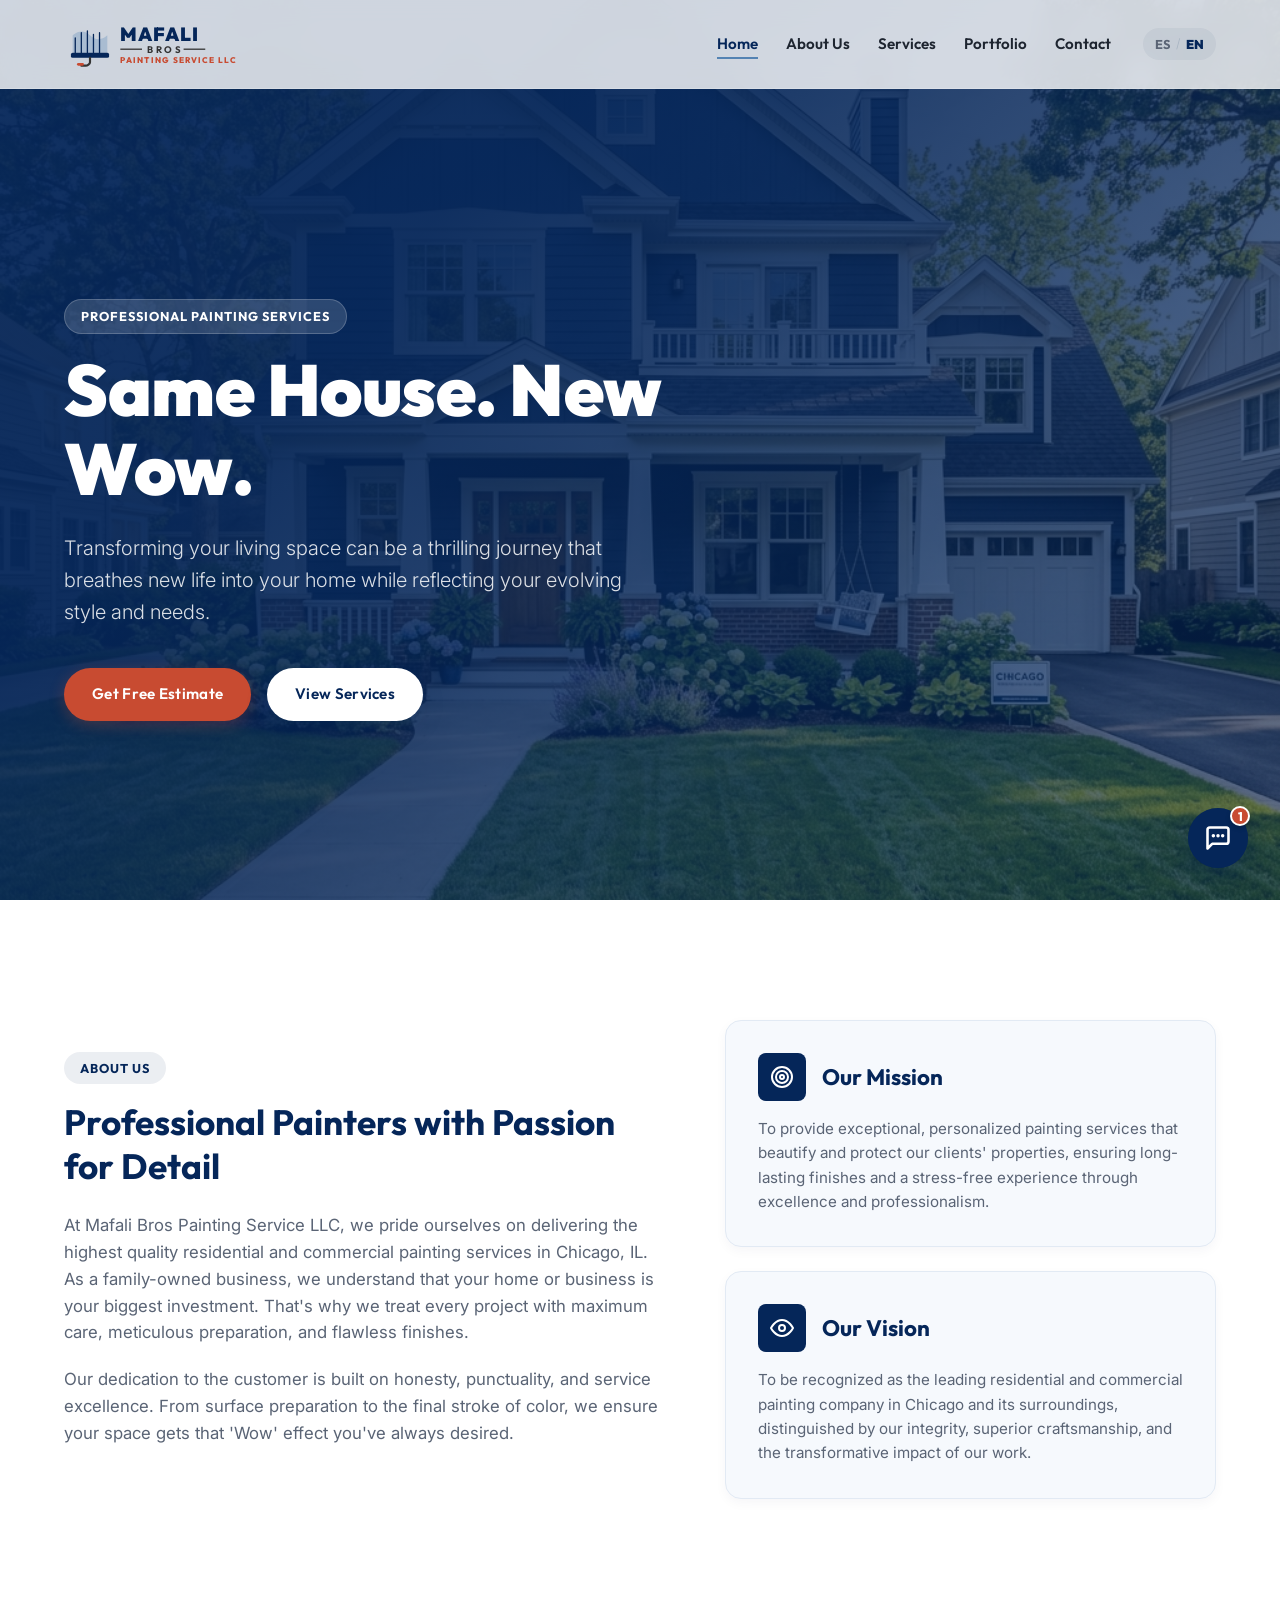
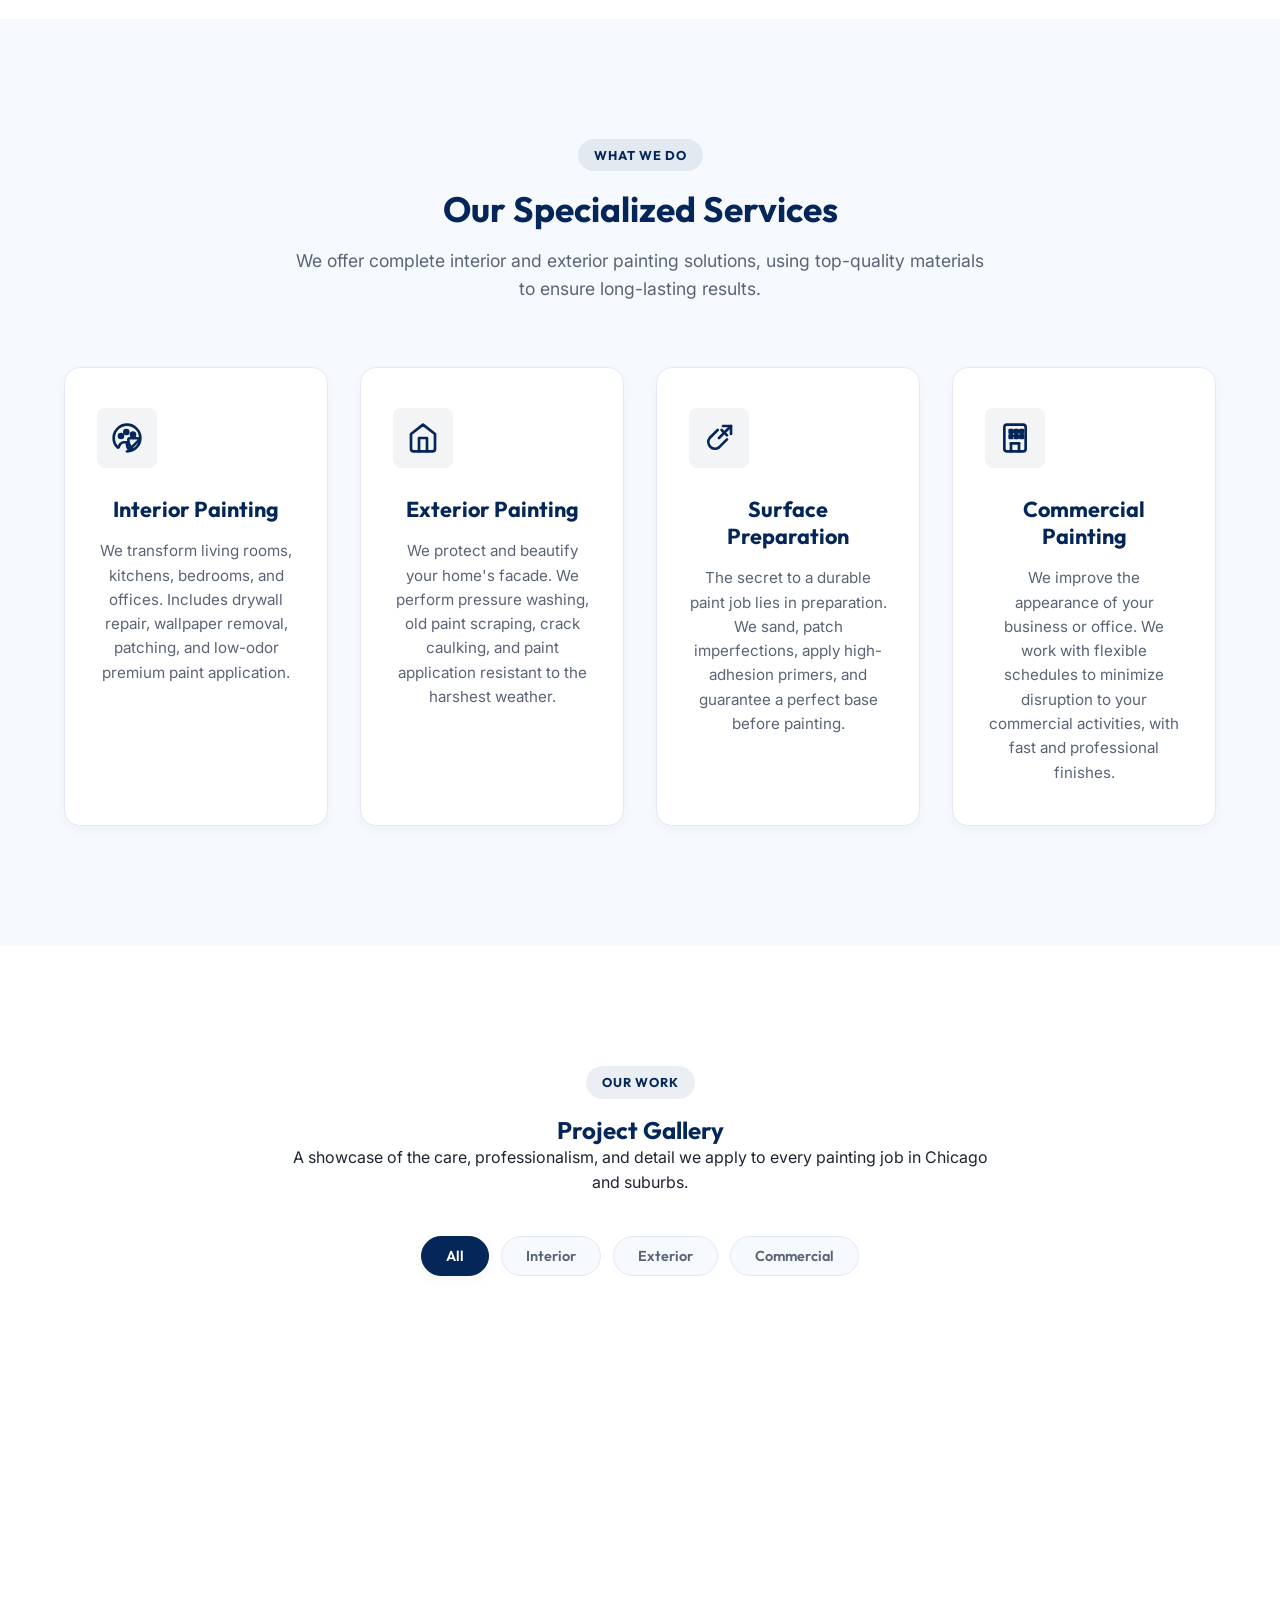
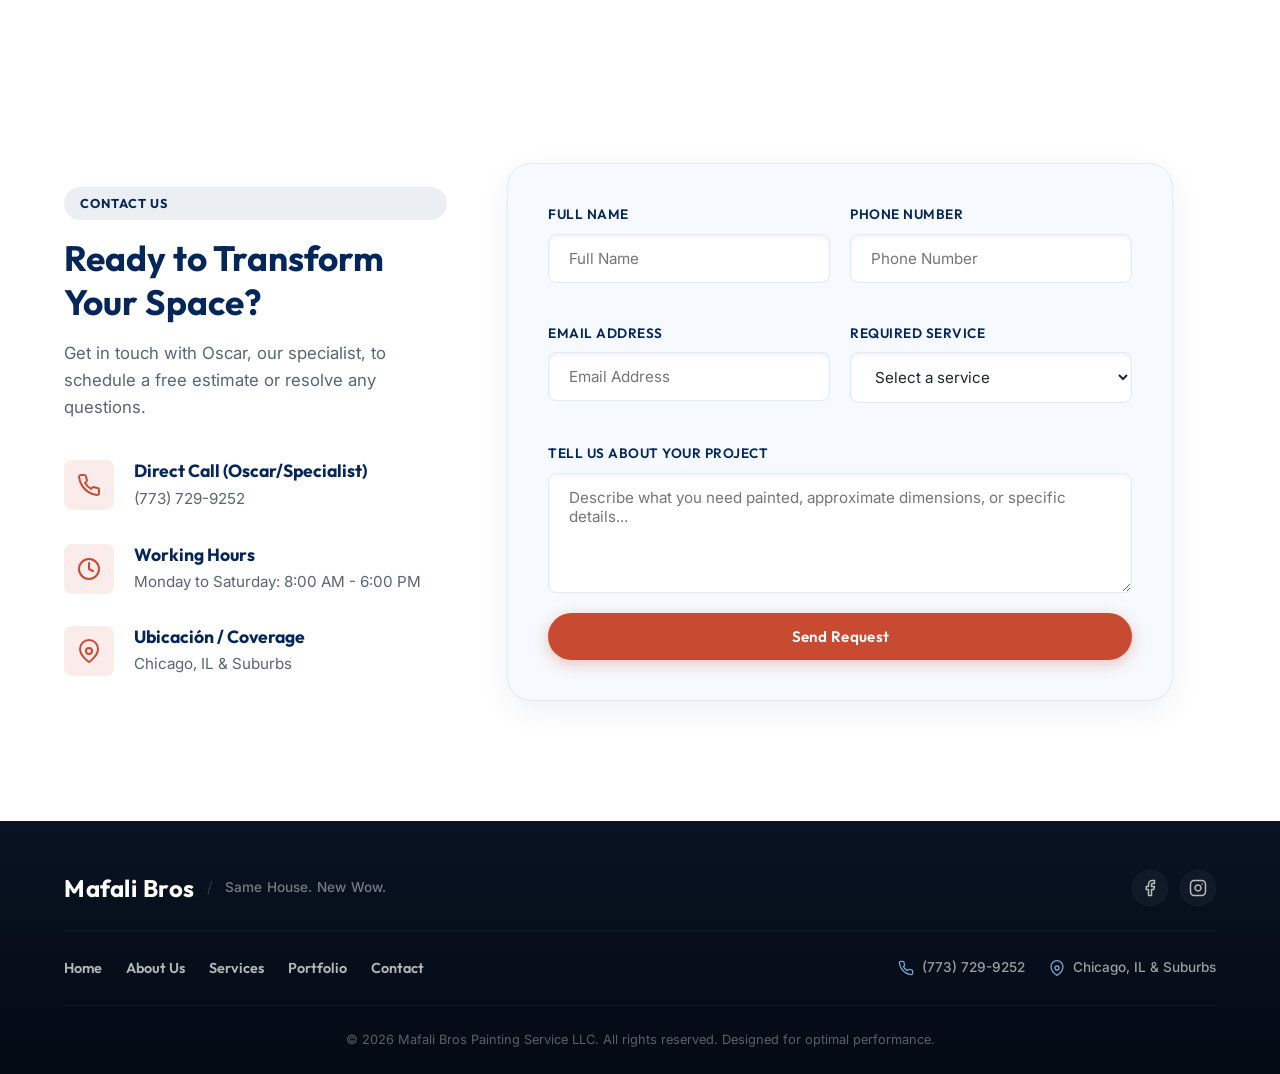
==== index.html @ 184307ae "first commit" ====
<!DOCTYPE html>
<html lang="es">
<head>
  <meta charset="UTF-8">
  <meta name="viewport" content="width=device-width, initial-scale=1.0">
  
  <!-- SEO Meta Tags Básicas (Serán sobreescritas dinámicamente según idioma) -->
  <title>Mafali Bros Painting Service LLC | Pintores Profesionales en Chicago IL</title>
  <meta name="description" content="Transforma tu hogar con los mejores pintores en Chicago, IL. Pintura residencial y comercial de alta calidad. ¡Solicita tu cotización gratuita hoy!">
  <meta name="keywords" content="servicio de pintura chicago, pintores en chicago, pintura residencial chicago, pintura comercial, mafali bros painting, pintores profesionales">
  <meta name="author" content="Mafali Bros Painting Service LLC">
  <link rel="canonical" href="https://www.mafalibrospaintingservice.com/">
  
  <!-- Etiquetas de Idiomas Alternativas (hreflang) para Google SEO -->
  <link rel="alternate" hreflang="es" href="https://www.mafalibrospaintingservice.com/?lang=es">
  <link rel="alternate" hreflang="en" href="https://www.mafalibrospaintingservice.com/?lang=en">
  <link rel="alternate" hreflang="x-default" href="https://www.mafalibrospaintingservice.com/">

  <!-- Open Graph / Meta Tags de Redes Sociales (Facebook, Instagram, LinkedIn) -->
  <meta property="og:type" content="website">
  <meta property="og:url" content="https://www.mafalibrospaintingservice.com/">
  <meta property="og:title" content="Mafali Bros Painting Service LLC | Professional Painters">
  <meta property="og:description" content="Same House. New Wow. High-quality residential and commercial painting services in Chicago, IL. Request your free estimate today!">
  <meta property="og:image" content="assets/hero_painting.png">

  <!-- Twitter Meta Tags -->
  <meta property="twitter:card" content="summary_large_image">
  <meta property="twitter:url" content="https://www.mafalibrospaintingservice.com/">
  <meta property="twitter:title" content="Mafali Bros Painting Service LLC">
  <meta property="twitter:description" content="Same House. New Wow. High-quality residential and commercial painting in Chicago.">
  <meta property="twitter:image" content="assets/hero_painting.png">

  <!-- Precarga de Tipografías para Optimizar Rendimiento (PageSpeed SEO) -->
  <link rel="preconnect" href="https://fonts.googleapis.com">
  <link rel="preconnect" href="https://fonts.gstatic.com" crossorigin>

  <!-- Vinculación del CSS Unificado -->
  <link rel="stylesheet" href="styles.css">

  <!-- Datos Estructurados Schema.org JSON-LD (Impulso Masivo al SEO Local) -->
  <script type="application/ld+json">
    {
      "@context": "https://schema.org",
      "@type": "PaintingService",
      "name": "Mafali Bros Painting Service LLC",
      "image": "https://www.mafalibrospaintingservice.com/assets/hero_painting.png",
      "@id": "https://www.mafalibrospaintingservice.com/#painting-service",
      "url": "https://www.mafalibrospaintingservice.com/",
      "telephone": "+17737299252",
      "priceRange": "$$",
      "address": {
        "@type": "PostalAddress",
        "addressLocality": "Chicago",
        "addressRegion": "IL",
        "addressCountry": "US"
      },
      "geo": {
        "@type": "GeoCoordinates",
        "latitude": "41.8781",
        "longitude": "-87.6298"
      },
      "openingHoursSpecification": {
        "@type": "OpeningHoursSpecification",
        "dayOfWeek": [
          "Monday",
          "Tuesday",
          "Wednesday",
          "Thursday",
          "Friday",
          "Saturday"
        ],
        "opens": "08:00",
        "closes": "18:00"
      },
      "areaServed": [
        {
          "@type": "AdministrativeArea",
          "name": "Chicago"
        },
        {
          "@type": "AdministrativeArea",
          "name": "Chicago Suburbs"
        }
      ],
      "sameAs": [
        "https://www.facebook.com/mafalibrospainting",
        "https://www.instagram.com/mafalibrospainting"
      ]
    }
  </script>
</head>
<body>

  <!-- Contenedor / Placeholder de la Navbar (Cargado Modularmente) -->
  <header id="navbar-placeholder" class="navbar-placeholder-div"></header>

  <!-- Contenido Principal Semántico -->
  <main>
    
    <!-- Hero Section (Impacto Visual Premium) -->
    <section id="home" class="hero-section">
      <!-- Fondo y Overlay -->
      <div class="hero-bg">
        <img src="assets/hero_painting.png" alt="Mafali Bros Professional House Painting" width="1920" height="1080">
      </div>
      <div class="hero-overlay"></div>
      
      <div class="container">
        <div class="hero-content-wrapper">
          <span class="badge hero-badge" data-i18n="hero.badge">Servicios de Pintura Profesional</span>
          <h1 class="hero-title" data-i18n="hero.title">Misma Casa. Nuevo Wow.</h1>
          <p class="hero-subtitle" data-i18n="hero.subtitle">
            Transformar tu espacio vital puede ser un viaje emocionante que le dé una nueva vida a tu hogar mientras refleja tu estilo y necesidades en constante evolución.
          </p>
          <div class="hero-actions">
            <a href="#contacto" class="btn btn-primary" data-i18n="hero.cta_primary">Obtener Cotización Gratis</a>
            <a href="#servicios" class="btn btn-light" data-i18n="hero.cta_secondary">Ver Servicios</a>
          </div>
        </div>
      </div>
    </section>

    <!-- Sección Nosotros (Historia, Misión y Visión) -->
    <section id="nosotros" class="about-section section-padding reveal">
      <div class="container">
        <div class="about-grid">
          <!-- Textos e Introducción -->
          <div class="about-text">
            <span class="badge" data-i18n="about.badge">Sobre Nosotros</span>
            <h2 data-i18n="about.title">Pintores Profesionales con Pasión por el Detalle</h2>
            <p class="about-desc" data-i18n="about.description_1">
              En Mafali Bros Painting Service LLC, nos enorgullece ofrecer servicios de pintura residencial y comercial de la más alta calidad en Chicago, IL. Como empresa familiar, entendemos que tu hogar o negocio es tu mayor inversión. Por eso, tratamos cada proyecto con el máximo cuidado, preparación meticulosa y acabados impecables.
            </p>
            <p class="about-desc" data-i18n="about.description_2">
              Nuestra dedicación al cliente se basa en la honestidad, puntualidad y excelencia en el servicio. Desde la preparación de superficies hasta el último toque de color, logramos que tu espacio tenga ese efecto 'Wow' que siempre has deseado.
            </p>
          </div>

          <!-- Misión y Visión (Tarjetas Flotantes) -->
          <div class="mv-container">
            <!-- Tarjeta Misión -->
            <div class="mv-card reveal">
              <div class="mv-header">
                <div class="mv-icon-box">
                  <svg class="mv-icon-svg" viewBox="0 0 24 24" width="24" height="24" fill="none" stroke="currentColor" stroke-width="2" stroke-linecap="round" stroke-linejoin="round">
                    <circle cx="12" cy="12" r="10"/><circle cx="12" cy="12" r="6"/><circle cx="12" cy="12" r="2"/>
                  </svg>
                </div>
                <h3 data-i18n="about.mision_title">Nuestra Misión</h3>
              </div>
              <p data-i18n="about.mision_desc">
                Proporcionar servicios de pintura excepcionales y personalizados que embellezcan y protejan las propiedades de nuestros clientes, garantizando acabados duraderos y una experiencia sin estrés a través de la excelencia y el profesionalismo.
              </p>
            </div>

            <!-- Tarjeta Visión -->
            <div class="mv-card reveal">
              <div class="mv-header">
                <div class="mv-icon-box">
                  <svg class="mv-icon-svg" viewBox="0 0 24 24" width="24" height="24" fill="none" stroke="currentColor" stroke-width="2" stroke-linecap="round" stroke-linejoin="round">
                    <path d="M1 12s4-8 11-8 11 8 11 8-4 8-11 8-11-8-11-8z"/><circle cx="12" cy="12" r="3"/>
                  </svg>
                </div>
                <h3 data-i18n="about.vision_title">Nuestra Visión</h3>
              </div>
              <p data-i18n="about.vision_desc">
                Ser reconocidos como la empresa de pintura residencial y comercial de referencia en Chicago y sus alrededores, destacando por nuestra integridad, calidad artesanal superior y el impacto transformador de nuestro trabajo.
              </p>
            </div>
          </div>
        </div>
      </div>
    </section>

    <!-- Sección Servicios (Grid de Componentes Reutilizables) -->
    <section id="servicios" class="services-section section-padding">
      <div class="container text-center">
        <div class="services-header reveal">
          <span class="badge" data-i18n="services.badge">Qué Hacemos</span>
          <h2 data-i18n="services.title">Nuestros Servicios Especializados</h2>
          <p data-i18n="services.subtitle">
            Ofrecemos soluciones completas de pintura para interiores y exteriores, utilizando materiales de primera calidad para garantizar resultados duraderos.
          </p>
        </div>
        
        <!-- Contenedor donde se inyectan las tarjetas de servicio dinámicamente con JS -->
        <div class="services-grid"></div>
      </div>
    </section>

    <!-- Sección Portafolio (Galería Interactiva con Filtros) -->
    <section id="portafolio" class="portfolio-section section-padding">
      <div class="container text-center">
        <div class="portfolio-header reveal">
          <span class="badge" data-i18n="portfolio.badge">Nuestro Trabajo</span>
          <h2 data-i18n="portfolio.title">Galería de Proyectos</h2>
          <p data-i18n="portfolio.subtitle">
            Una muestra del cuidado, profesionalismo y detalle que aplicamos en cada trabajo de pintura en Chicago y suburbios.
          </p>
        </div>

        <!-- Botones de Filtrado de Categoría -->
        <div class="portfolio-filters reveal" id="portfolio-filters">
          <button class="filter-btn active" data-filter="all" data-i18n="portfolio.categories.all">Todos</button>
          <button class="filter-btn" data-filter="interior" data-i18n="portfolio.categories.interior">Interiores</button>
          <button class="filter-btn" data-filter="exterior" data-i18n="portfolio.categories.exterior">Exteriores</button>
          <button class="filter-btn" data-filter="commercial" data-i18n="portfolio.categories.commercial">Comerciales</button>
        </div>

        <!-- Contenedor de la Galería -->
        <div class="portfolio-grid" id="portfolio-grid">
          <!-- Tarjetas del portafolio inyectadas por JS -->
        </div>
      </div>
    </section>

    <!-- Sección Contacto y Formulario -->
    <section id="contacto" class="contact-section section-padding reveal">
      <div class="container">
        <div class="contact-grid">
          
          <!-- Datos e Información de Contacto -->
          <div class="contact-info-panel">
            <span class="badge" data-i18n="contact.badge">Contacto</span>
            <h2 data-i18n="contact.title">¿Listo para Transformar tu Espacio?</h2>
            <p class="subtitle" data-i18n="contact.subtitle">
              Ponte en contacto con Oscar, nuestro especialista, para agendar una cotización sin compromiso o resolver cualquier duda.
            </p>
            
            <ul class="contact-detail-list">
              <!-- Teléfono -->
              <li class="contact-detail-item reveal">
                <div class="contact-detail-icon">
                  <svg viewBox="0 0 24 24" width="24" height="24" fill="none" stroke="currentColor" stroke-width="2" stroke-linecap="round" stroke-linejoin="round">
                    <path d="M22 16.92v3a2 2 0 0 1-2.18 2 19.79 19.79 0 0 1-8.63-3.07 19.5 19.5 0 0 1-6-6 19.79 19.79 0 0 1-3.07-8.67A2 2 0 0 1 4.11 2h3a2 2 0 0 1 2 1.72 12.84 12.84 0 0 0 .7 2.81 2 2 0 0 1-.45 2.11L8.09 9.91a16 16 0 0 0 6 6l1.27-1.27a2 2 0 0 1 2.11-.45 12.84 12.84 0 0 0 2.81.7A2 2 0 0 1 22 16.92z"/>
                  </svg>
                </div>
                <div class="contact-detail-text">
                  <h4 data-i18n="contact.phone_label">Llamada Directa (Oscar/Especialista)</h4>
                  <a href="tel:7737299252" class="contact-value" data-i18n="contact.phone_value">(773) 729-9252</a>
                </div>
              </li>
              
              <!-- Horario -->
              <li class="contact-detail-item reveal">
                <div class="contact-detail-icon">
                  <svg viewBox="0 0 24 24" width="24" height="24" fill="none" stroke="currentColor" stroke-width="2" stroke-linecap="round" stroke-linejoin="round">
                    <circle cx="12" cy="12" r="10"/><polyline points="12 6 12 12 16 14"/>
                  </svg>
                </div>
                <div class="contact-detail-text">
                  <h4 data-i18n="contact.schedule_label">Horario de Atención</h4>
                  <p class="contact-value" data-i18n="contact.schedule_value">Lunes a Sábado: 8:00 AM - 6:00 PM</p>
                </div>
              </li>

              <!-- Cobertura -->
              <li class="contact-detail-item reveal">
                <div class="contact-detail-icon">
                  <svg viewBox="0 0 24 24" width="24" height="24" fill="none" stroke="currentColor" stroke-width="2" stroke-linecap="round" stroke-linejoin="round">
                    <path d="M21 10c0 7-9 13-9 13s-9-6-9-13a9 9 0 0 1 18 0z"/><circle cx="12" cy="12" r="3"/>
                  </svg>
                </div>
                <div class="contact-detail-text">
                  <h4>Ubicación / Coverage</h4>
                  <p class="contact-value">Chicago, IL & Suburbs</p>
                </div>
              </li>
            </ul>
          </div>

          <!-- Formulario de Contacto Interactivo -->
          <div class="contact-form-card">
            <form id="contact-form" autocomplete="on">
              <div class="form-group-grid">
                <!-- Nombre -->
                <div class="form-group">
                  <label for="name" data-i18n="contact.form_name">Nombre Completo</label>
                  <input type="text" id="name" name="name" required data-i18n-placeholder="contact.form_name">
                </div>
                <!-- Teléfono -->
                <div class="form-group">
                  <label for="phone" data-i18n="contact.form_phone">Teléfono</label>
                  <input type="tel" id="phone" name="phone" required data-i18n-placeholder="contact.form_phone">
                </div>
              </div>

              <div class="form-group-grid">
                <!-- Correo -->
                <div class="form-group">
                  <label for="email" data-i18n="contact.form_email">Correo Electrónico</label>
                  <input type="email" id="email" name="email" required data-i18n-placeholder="contact.form_email">
                </div>
                <!-- Servicio -->
                <div class="form-group">
                  <label for="service" data-i18n="contact.form_service">Servicio Requerido</label>
                  <select id="service" name="service" required data-i18n-select="contact.form_service_options">
                    <option value="" disabled selected data-i18n-opt-placeholder="contact.form_service_placeholder">Selecciona un servicio</option>
                    <option value="interior">Pintura de Interiores</option>
                    <option value="exterior">Pintura de Exteriores</option>
                    <option value="commercial">Pintura Comercial / Otro</option>
                  </select>
                </div>
              </div>

              <!-- Mensaje -->
              <div class="form-group full-width">
                <label for="message" data-i18n="contact.form_message">Cuéntanos sobre tu proyecto</label>
                <textarea id="message" name="message" required data-i18n-placeholder="contact.form_message_placeholder"></textarea>
              </div>

              <!-- Botón de Envío -->
              <button type="submit" class="btn btn-primary" style="width: 100%;">
                <span data-i18n="contact.form_submit">Enviar Solicitud</span>
              </button>

              <!-- Alerta de Respuesta del Formulario -->
              <div id="form-alert" class="form-alert"></div>
            </form>
          </div>

        </div>
      </div>
    </section>

  </main>

  <!-- Contenedor / Placeholder del Footer (Cargado Modularmente) -->
  <footer id="footer-placeholder"></footer>

  <!-- Contenedor del Chatbot de WhatsApp Modular -->
  <div id="whatsapp-placeholder"></div>

  <!-- Template Reutilizable para Tarjetas de Servicio -->
  <template id="service-card-template">
    <div class="service-card reveal">
      <div class="service-icon-wrapper">
        <!-- Icono SVG inyectado con JavaScript -->
      </div>
      <h3 class="service-title"></h3>
      <p class="service-desc"></p>
    </div>
  </template>

  <!-- Visualizador Lightbox Modal Premium -->
  <div id="lightbox-modal" class="lightbox-modal" aria-hidden="true">
    <button class="lightbox-close" id="lightbox-close" aria-label="Cerrar visor">✕</button>
    <button class="lightbox-prev" id="lightbox-prev" aria-label="Imagen anterior">‹</button>
    <div class="lightbox-content-wrapper">
      <img class="lightbox-img" id="lightbox-img" src="" alt="Portfolio preview">
      <div class="lightbox-caption">
        <h4 id="lightbox-title"></h4>
        <p id="lightbox-desc"></p>
      </div>
    </div>
    <button class="lightbox-next" id="lightbox-next" aria-label="Siguiente imagen">›</button>
  </div>

  <!-- Template Reutilizable para Tarjetas de Portafolio -->
  <template id="portfolio-card-template">
    <div class="portfolio-item reveal" data-category="">
      <div class="portfolio-img-wrapper">
        <img class="portfolio-img" src="" alt="" loading="lazy" width="400" height="300">
        <!-- Overlay de Información en Hover -->
        <div class="portfolio-overlay-info">
          <span class="portfolio-item-category"></span>
          <h3 class="portfolio-item-title"></h3>
          <span class="portfolio-zoom-icon">🔍</span>
        </div>
      </div>
    </div>
  </template>

  <!-- Lógica y Controladores -->
  <script src="js/components-loader.js"></script>
  <script src="js/app.js"></script>
</body>
</html>
---- styles.css ----
/* ==========================================================================
   Mafali Bros Painting Service LLC - Estilos Premium
   ========================================================================== */

/* Importación de Fuentes Premium de Google Fonts */
@import url('https://fonts.googleapis.com/css2?family=Inter:wght@300;400;500;600&family=Outfit:wght@400;500;600;700;800;900&display=swap');

/* Variables de Diseño (Design Tokens) */
:root {
  /* Paleta de Colores de la Marca */
  --primary-color: #052659;
  --primary-hover: #021430;
  --primary-rgb: 5, 38, 89;
  --secondary-color: #5483B3;
  --secondary-light: #7DA0CA;
  --accent-color: #C84B31;
  --accent-hover: #A3351F;
  --accent-rgb: 200, 75, 49;
  
  /* Colores de Fondo y Texto */
  --bg-light: #F6F9FD;
  --bg-white: #FFFFFF;
  --bg-dark: #091322;
  --text-dark: #1E2530;
  --text-muted: #5A6475;
  --text-light: #FFFFFF;
  
  /* Bordes y Sombras */
  --border-color: #E2EAF4;
  --border-radius-sm: 8px;
  --border-radius-md: 16px;
  --border-radius-lg: 24px;
  --border-radius-pill: 50px;
  
  --shadow-sm: 0 4px 12px rgba(5, 38, 89, 0.04);
  --shadow-md: 0 10px 30px rgba(5, 38, 89, 0.07);
  --shadow-lg: 0 20px 40px rgba(5, 38, 89, 0.12);
  --shadow-inner: inset 0 2px 4px rgba(0, 0, 0, 0.06);
  
  /* Transiciones y Tipografías */
  --transition-smooth: all 0.35s cubic-bezier(0.25, 1, 0.5, 1);
  --font-headings: 'Outfit', 'Inter', sans-serif;
  --font-body: 'Inter', sans-serif;
}

/* Reset y Estilos Base */
*, *::before, *::after {
  box-sizing: border-box;
  margin: 0;
  padding: 0;
}

html {
  scroll-behavior: smooth;
  font-size: 16px;
  -webkit-text-size-adjust: 100%;
}

body {
  font-family: var(--font-body);
  background-color: var(--bg-white);
  color: var(--text-dark);
  line-height: 1.6;
  overflow-x: hidden;
}

/* Tipografía */
h1, h2, h3, h4, h5, h6 {
  font-family: var(--font-headings);
  font-weight: 700;
  line-height: 1.25;
  color: var(--primary-color);
}

a {
  text-decoration: none;
  color: inherit;
  transition: var(--transition-smooth);
}

img {
  max-width: 100%;
  height: auto;
  display: block;
}

button, input, select, textarea {
  font-family: inherit;
  font-size: inherit;
  border: none;
  background: none;
  outline: none;
}

/* Contenedores y Utilidades */
.container {
  width: 100%;
  max-width: 1200px;
  margin: 0 auto;
  padding: 0 24px;
}

.section-padding {
  padding: 80px 0;
}

@media (min-width: 768px) {
  .section-padding {
    padding: 120px 0;
  }
}

.text-center { text-align: center; }

/* Botones Premium */
.btn {
  display: inline-flex;
  align-items: center;
  justify-content: center;
  gap: 10px;
  padding: 14px 28px;
  font-family: var(--font-headings);
  font-weight: 600;
  border-radius: var(--border-radius-pill);
  cursor: pointer;
  transition: var(--transition-smooth);
  font-size: 0.95rem;
  letter-spacing: 0.3px;
  position: relative;
  overflow: hidden;
  z-index: 1;
}

.btn-primary {
  background-color: var(--accent-color);
  color: var(--text-light);
  box-shadow: 0 4px 15px rgba(var(--accent-rgb), 0.3);
}

.btn-primary:hover {
  background-color: var(--accent-hover);
  box-shadow: 0 6px 20px rgba(var(--accent-rgb), 0.4);
  transform: translateY(-2px);
}

.btn-secondary {
  background-color: transparent;
  color: var(--primary-color);
  border: 2px stroke var(--primary-color);
  border: 2px solid var(--primary-color);
}

.btn-secondary:hover {
  background-color: rgba(var(--primary-rgb), 0.05);
  transform: translateY(-2px);
}

.btn-light {
  background-color: var(--bg-white);
  color: var(--primary-color);
  box-shadow: var(--shadow-md);
}

.btn-light:hover {
  background-color: var(--bg-light);
  transform: translateY(-2px);
  box-shadow: var(--shadow-lg);
}

/* Etiquetas (Badges) */
.badge {
  display: inline-block;
  padding: 6px 16px;
  background-color: rgba(var(--primary-rgb), 0.08);
  color: var(--primary-color);
  font-family: var(--font-headings);
  font-weight: 700;
  font-size: 0.8rem;
  text-transform: uppercase;
  letter-spacing: 1px;
  border-radius: var(--border-radius-pill);
  margin-bottom: 16px;
}

/* ==========================================================================
   Componente: Header & Navbar (Glassmorphic & Responsive)
   ========================================================================== */
header {
  position: fixed;
  top: 0;
  left: 0;
  width: 100%;
  z-index: 1000;
  transition: var(--transition-smooth);
}

.navbar-placeholder-div {
  background-color: rgba(255, 255, 255, 0.8);
  backdrop-filter: blur(12px);
  -webkit-backdrop-filter: blur(12px);
  border-bottom: 1px solid rgba(255, 255, 255, 0.2);
}

header.scrolled {
  background-color: rgba(255, 255, 255, 0.95);
  box-shadow: var(--shadow-sm);
  border-bottom: 1px solid var(--border-color);
}

header.scrolled .nav-container {
  padding-top: 10px;
  padding-bottom: 10px;
}

.nav-container {
  display: flex;
  align-items: center;
  justify-content: space-between;
  padding-top: 18px;
  padding-bottom: 18px;
  transition: var(--transition-smooth);
}

.logo-link {
  display: flex;
  align-items: center;
}

.logo-wrapper {
  height: 52px;
  display: flex;
  align-items: center;
}

.logo-svg {
  height: 100%;
  width: auto;
}

/* Menú de Navegación */
.nav-menu {
  display: flex;
  align-items: center;
  gap: 32px;
}

.nav-list {
  display: flex;
  list-style: none;
  gap: 28px;
}

.nav-link {
  font-family: var(--font-headings);
  font-weight: 600;
  font-size: 0.95rem;
  color: var(--text-dark);
  position: relative;
  padding: 6px 0;
}

.nav-link::after {
  content: '';
  position: absolute;
  bottom: 0;
  left: 0;
  width: 0;
  height: 2px;
  background-color: var(--secondary-color);
  transition: var(--transition-smooth);
}

.nav-link:hover, .nav-link.active {
  color: var(--primary-color);
}

.nav-link:hover::after, .nav-link.active::after {
  width: 100%;
}

/* Selector de Idiomas Premium */
.lang-selector {
  display: flex;
  align-items: center;
  gap: 6px;
  background-color: rgba(var(--primary-rgb), 0.05);
  padding: 6px 12px;
  border-radius: var(--border-radius-pill);
}

.lang-btn {
  font-family: var(--font-headings);
  font-weight: 700;
  font-size: 0.8rem;
  color: var(--text-muted);
  cursor: pointer;
  transition: var(--transition-smooth);
}

.lang-btn:hover {
  color: var(--primary-color);
}

.lang-btn.active {
  color: var(--primary-color);
  font-weight: 900;
}

.lang-separator {
  font-size: 0.8rem;
  color: rgba(var(--primary-rgb), 0.15);
  font-weight: 300;
}

/* Botón Teléfono Navbar */
.phone-icon-svg {
  stroke: var(--text-light);
  transition: var(--transition-smooth);
}

.nav-cta {
  padding: 10px 20px;
  font-size: 0.85rem;
}

/* Botón Hamburguesa */
.nav-toggle {
  display: none;
  flex-direction: column;
  justify-content: space-between;
  width: 30px;
  height: 21px;
  background: transparent;
  cursor: pointer;
  z-index: 1001;
}

.nav-toggle .bar {
  width: 100%;
  height: 3px;
  background-color: var(--primary-color);
  border-radius: 2px;
  transition: var(--transition-smooth);
}

/* Media Query Menú Móvil */
@media (max-width: 1023px) {
  .nav-toggle {
    display: flex;
  }
  
  .nav-menu {
    position: fixed;
    top: 0;
    right: -100%;
    width: 280px;
    height: 100vh;
    background-color: var(--bg-white);
    box-shadow: var(--shadow-lg);
    flex-direction: column;
    align-items: flex-start;
    padding: 100px 32px 40px 32px;
    gap: 32px;
    transition: var(--transition-smooth);
  }
  
  .nav-menu.open {
    right: 0;
  }
  
  .nav-list {
    flex-direction: column;
    width: 100%;
    gap: 20px;
  }
  
  .nav-link {
    font-size: 1.1rem;
    display: block;
    width: 100%;
  }
  
  .lang-selector {
    margin-top: 10px;
  }
  
  .nav-cta {
    width: 100%;
    margin-top: auto;
  }
  
  /* Animación Hamburguesa Abierta */
  .nav-toggle.open .bar:nth-child(1) {
    transform: translateY(9px) rotate(45deg);
  }
  
  .nav-toggle.open .bar:nth-child(2) {
    opacity: 0;
  }
  
  .nav-toggle.open .bar:nth-child(3) {
    transform: translateY(-9px) rotate(-45deg);
  }
}

/* ==========================================================================
   Sección: Hero (Impactante y Premium)
   ========================================================================== */
.hero-section {
  position: relative;
  min-height: 100vh;
  display: flex;
  align-items: center;
  padding-top: 120px;
  background-color: var(--primary-color);
  overflow: hidden;
}

/* Imagen de Fondo con Overlay */
.hero-bg {
  position: absolute;
  top: 0;
  left: 0;
  width: 100%;
  height: 100%;
  z-index: 1;
}

.hero-bg img {
  width: 100%;
  height: 100%;
  object-fit: cover;
  object-position: center;
}

.hero-overlay {
  position: absolute;
  top: 0;
  left: 0;
  width: 100%;
  height: 100%;
  background: linear-gradient(135deg, rgba(5, 38, 89, 0.95) 30%, rgba(5, 38, 89, 0.6) 100%);
  z-index: 2;
}

.hero-content-wrapper {
  position: relative;
  z-index: 3;
  color: var(--text-light);
  max-width: 700px;
}

.hero-badge {
  background-color: rgba(255, 255, 255, 0.15);
  color: var(--text-light);
  border: 1px solid rgba(255, 255, 255, 0.2);
}

.hero-title {
  font-size: 3rem;
  font-weight: 900;
  color: var(--text-light);
  margin-bottom: 24px;
  letter-spacing: -0.5px;
}

@media (min-width: 768px) {
  .hero-title {
    font-size: 4.5rem;
    line-height: 1.1;
  }
}

.hero-subtitle {
  font-size: 1.1rem;
  color: rgba(255, 255, 255, 0.85);
  margin-bottom: 40px;
  font-weight: 300;
  max-width: 600px;
}

@media (min-width: 768px) {
  .hero-subtitle {
    font-size: 1.25rem;
  }
}

.hero-actions {
  display: flex;
  flex-wrap: wrap;
  gap: 16px;
}

/* ==========================================================================
   Sección: Nosotros (Misión y Visión con Tarjetas)
   ========================================================================== */
.about-section {
  background-color: var(--bg-white);
  position: relative;
}

.about-grid {
  display: grid;
  grid-template-columns: 1fr;
  gap: 60px;
  align-items: center;
}

@media (min-width: 1024px) {
  .about-grid {
    grid-template-columns: 1.1fr 0.9fr;
  }
}

.about-text h2 {
  font-size: 2.2rem;
  margin-bottom: 24px;
}

.about-desc {
  color: var(--text-muted);
  margin-bottom: 20px;
  font-size: 1.05rem;
}

/* Tarjetas de Misión y Visión */
.mv-container {
  display: flex;
  flex-direction: column;
  gap: 24px;
}

.mv-card {
  background-color: var(--bg-light);
  padding: 32px;
  border-radius: var(--border-radius-md);
  border: 1px solid var(--border-color);
  transition: var(--transition-smooth);
  box-shadow: var(--shadow-sm);
}

.mv-card:hover {
  transform: translateY(-5px);
  box-shadow: var(--shadow-md);
  border-color: var(--secondary-light);
}

.mv-header {
  display: flex;
  align-items: center;
  gap: 16px;
  margin-bottom: 16px;
}

.mv-icon-box {
  width: 48px;
  height: 48px;
  background-color: var(--primary-color);
  color: var(--text-light);
  border-radius: var(--border-radius-sm);
  display: flex;
  align-items: center;
  justify-content: center;
}

.mv-icon-svg {
  stroke: var(--text-light);
}

.mv-card h3 {
  font-size: 1.4rem;
  color: var(--primary-color);
}

.mv-card p {
  color: var(--text-muted);
  font-size: 0.95rem;
}

/* ==========================================================================
   Sección: Servicios (Renderizado Dinámico & Grid)
   ========================================================================== */
.services-section {
  background-color: var(--bg-light);
}

.services-header {
  max-width: 700px;
  margin: 0 auto 64px auto;
}

.services-header h2 {
  font-size: 2.2rem;
  margin-bottom: 16px;
}

.services-header p {
  color: var(--text-muted);
  font-size: 1.1rem;
}

.services-grid {
  display: grid;
  grid-template-columns: 1fr;
  gap: 32px;
}

@media (min-width: 768px) {
  .services-grid {
    grid-template-columns: repeat(2, 1fr);
  }
}

@media (min-width: 1024px) {
  .services-grid {
    grid-template-columns: repeat(4, 1fr);
  }
}

/* Tarjetas de Servicio Reutilizables */
.service-card {
  background-color: var(--bg-white);
  padding: 40px 32px;
  border-radius: var(--border-radius-md);
  border: 1px solid var(--border-color);
  box-shadow: var(--shadow-sm);
  transition: var(--transition-smooth);
  display: flex;
  flex-direction: column;
  height: 100%;
}

.service-card:hover {
  transform: translateY(-8px);
  box-shadow: var(--shadow-lg);
  border-color: rgba(var(--primary-rgb), 0.15);
}

.service-icon-wrapper {
  width: 60px;
  height: 60px;
  background-color: rgba(var(--primary-rgb), 0.05);
  color: var(--primary-color);
  border-radius: var(--border-radius-sm);
  display: flex;
  align-items: center;
  justify-content: center;
  margin-bottom: 28px;
  transition: var(--transition-smooth);
}

.service-card:hover .service-icon-wrapper {
  background-color: var(--primary-color);
  color: var(--text-light);
}

.service-icon-svg {
  stroke: currentColor;
}

.service-card h3 {
  font-size: 1.35rem;
  margin-bottom: 16px;
}

.service-card p {
  color: var(--text-muted);
  font-size: 0.95rem;
  flex-grow: 1;
}

/* ==========================================================================
   Sección: Contacto (Formulario Premium e Info de Contacto)
   ========================================================================== */
.contact-section {
  background-color: var(--bg-white);
}

.contact-grid {
  display: grid;
  grid-template-columns: 1fr;
  gap: 60px;
}

@media (min-width: 1024px) {
  .contact-grid {
    grid-template-columns: 0.9fr 1.1fr;
  }
}

/* Info de Contacto Lateral */
.contact-info-panel {
  display: flex;
  flex-direction: column;
  justify-content: center;
}

.contact-info-panel h2 {
  font-size: 2.2rem;
  margin-bottom: 16px;
}

.contact-info-panel .subtitle {
  color: var(--text-muted);
  font-size: 1.05rem;
  margin-bottom: 40px;
}

.contact-detail-list {
  list-style: none;
  display: flex;
  flex-direction: column;
  gap: 32px;
}

.contact-detail-item {
  display: flex;
  align-items: flex-start;
  gap: 20px;
}

.contact-detail-icon {
  width: 50px;
  height: 50px;
  background-color: rgba(var(--accent-rgb), 0.1);
  color: var(--accent-color);
  border-radius: var(--border-radius-sm);
  display: flex;
  align-items: center;
  justify-content: center;
  flex-shrink: 0;
}

.contact-detail-text h4 {
  font-size: 1.1rem;
  margin-bottom: 4px;
}

.contact-detail-text p, .contact-detail-text a {
  color: var(--text-muted);
  font-size: 0.95rem;
}

.contact-detail-text a:hover {
  color: var(--accent-color);
}

/* Tarjeta del Formulario */
.contact-form-card {
  background-color: var(--bg-light);
  padding: 40px;
  border-radius: var(--border-radius-lg);
  border: 1px solid var(--border-color);
  box-shadow: var(--shadow-md);
}

@media (max-width: 480px) {
  .contact-form-card {
    padding: 24px;
  }
}

.form-group-grid {
  display: grid;
  grid-template-columns: 1fr;
  gap: 20px;
  margin-bottom: 20px;
}

@media (min-width: 768px) {
  .form-group-grid {
    grid-template-columns: repeat(2, 1fr);
  }
}

.form-group {
  display: flex;
  flex-direction: column;
  gap: 8px;
  margin-bottom: 20px;
}

.form-group.full-width {
  grid-column: span 1;
}

@media (min-width: 768px) {
  .form-group.full-width {
    grid-column: span 2;
  }
}

.form-group label {
  font-family: var(--font-headings);
  font-weight: 600;
  font-size: 0.85rem;
  text-transform: uppercase;
  letter-spacing: 0.5px;
  color: var(--primary-color);
}

.form-group input, .form-group select, .form-group textarea {
  background-color: var(--bg-white);
  border: 1px solid var(--border-color);
  padding: 14px 20px;
  border-radius: var(--border-radius-sm);
  color: var(--text-dark);
  font-size: 0.95rem;
  transition: var(--transition-smooth);
  box-shadow: var(--shadow-inner);
}

.form-group input:focus, .form-group select:focus, .form-group textarea:focus {
  border-color: var(--secondary-color);
  box-shadow: 0 0 0 4px rgba(84, 131, 179, 0.15);
}

.form-group select {
  cursor: pointer;
}

.form-group textarea {
  resize: vertical;
  min-height: 120px;
}

/* Alertas de Envío */
.form-alert {
  padding: 16px 20px;
  border-radius: var(--border-radius-sm);
  font-size: 0.95rem;
  font-weight: 500;
  margin-top: 20px;
  display: none;
  animation: fadeIn 0.4s ease-out;
}

.form-alert.success {
  display: block;
  background-color: #D4EDDA;
  color: #155724;
  border: 1px solid #C3E6CB;
}

.form-alert.error {
  display: block;
  background-color: #F8D7DA;
  color: #721C24;
  border: 1px solid #F5C6CB;
}

/* ==========================================================================
   Componente: Footer (Compacto y con Personalidad)
   ========================================================================== */
footer {
  background: linear-gradient(180deg, #091322 0%, #030a14 100%);
  color: rgba(255, 255, 255, 0.65);
  padding: 48px 0 24px 0;
  border-top: 1px solid rgba(255, 255, 255, 0.05);
}

/* Fila Superior: Marca y Redes */
.footer-top-row {
  display: flex;
  flex-direction: column;
  justify-content: space-between;
  align-items: center;
  gap: 20px;
  padding-bottom: 24px;
}

@media (min-width: 768px) {
  .footer-top-row {
    flex-direction: row;
    gap: 0;
  }
}

.footer-brand-box {
  display: flex;
  align-items: center;
  gap: 12px;
}

.footer-brand-title {
  font-size: 1.5rem;
  color: var(--text-light);
  margin-bottom: 0;
  letter-spacing: 0.5px;
}

.footer-brand-separator {
  color: rgba(255, 255, 255, 0.2);
  font-weight: 300;
}

.footer-brand-slogan {
  font-size: 0.85rem;
  color: rgba(255, 255, 255, 0.45);
  font-weight: 500;
  letter-spacing: 0.2px;
}

.footer-socials {
  display: flex;
  gap: 12px;
}

.social-link-item {
  width: 36px;
  height: 36px;
  border-radius: var(--border-radius-pill);
  background-color: rgba(255, 255, 255, 0.04);
  color: rgba(255, 255, 255, 0.7);
  display: flex;
  align-items: center;
  justify-content: center;
  transition: var(--transition-smooth);
  border: 1px solid rgba(255, 255, 255, 0.02);
}

.social-link-item:hover {
  background-color: var(--accent-color);
  color: var(--text-light);
  transform: translateY(-2px);
  box-shadow: 0 4px 10px rgba(var(--accent-rgb), 0.2);
}

/* Fila Central: Enlaces y Contacto */
.footer-middle-row {
  display: flex;
  flex-direction: column;
  justify-content: space-between;
  align-items: center;
  gap: 20px;
  padding: 24px 0;
  border-top: 1px solid rgba(255, 255, 255, 0.05);
  border-bottom: 1px solid rgba(255, 255, 255, 0.05);
}

@media (min-width: 768px) {
  .footer-middle-row {
    flex-direction: row;
    gap: 0;
  }
}

/* Navegación Footer */
.footer-nav-list {
  list-style: none;
  display: flex;
  gap: 24px;
  flex-wrap: wrap;
  justify-content: center;
}

.footer-nav-list a {
  font-size: 0.9rem;
  font-family: var(--font-headings);
  font-weight: 600;
  color: rgba(255, 255, 255, 0.7);
}

.footer-nav-list a:hover {
  color: var(--text-light);
}

/* Contacto Rápido Compacto */
.footer-contact-compact {
  display: flex;
  gap: 24px;
  flex-wrap: wrap;
  justify-content: center;
}

.contact-compact-link, .contact-compact-text {
  display: flex;
  align-items: center;
  gap: 8px;
  font-size: 0.85rem;
  font-weight: 500;
  color: rgba(255, 255, 255, 0.6);
}

.contact-compact-link:hover {
  color: var(--text-light);
}

.contact-compact-icon {
  stroke: var(--secondary-light);
  flex-shrink: 0;
}

/* Fila Inferior: Copyright */
.footer-bottom-row {
  padding-top: 24px;
  text-align: center;
  font-size: 0.8rem;
  color: rgba(255, 255, 255, 0.35);
}

/* ==========================================================================
   Componente: Chatbot de WhatsApp Flotante Premium
   ========================================================================== */
.whatsapp-chatbot-widget {
  position: fixed;
  bottom: 32px;
  right: 32px;
  z-index: 99999;
  font-family: var(--font-body);
}

/* Botón de activación flotante */
.whatsapp-btn-float {
  width: 60px;
  height: 60px;
  background-color: var(--primary-color);
  color: white;
  border-radius: var(--border-radius-pill);
  display: flex;
  align-items: center;
  justify-content: center;
  box-shadow: 0 8px 24px rgba(5, 38, 89, 0.3);
  cursor: pointer;
  transition: var(--transition-smooth);
  position: relative;
  border: none;
  outline: none;
}

.whatsapp-btn-float:hover {
  background-color: var(--accent-color);
  transform: scale(1.1);
  box-shadow: 0 12px 30px rgba(200, 75, 49, 0.5);
}

.whatsapp-btn-float::before {
  content: '';
  position: absolute;
  top: 0;
  left: 0;
  width: 100%;
  height: 100%;
  background-color: var(--primary-color);
  border-radius: var(--border-radius-pill);
  z-index: -1;
  animation: waPulse 2s infinite;
  opacity: 0.4;
}

/* Badge de notificación del chat */
.chat-badge {
  position: absolute;
  top: -2px;
  right: -2px;
  background-color: var(--accent-color);
  color: white;
  font-family: var(--font-headings);
  font-weight: 800;
  font-size: 0.75rem;
  width: 20px;
  height: 20px;
  border-radius: 50%;
  display: flex;
  align-items: center;
  justify-content: center;
  border: 2px solid white;
  box-shadow: 0 2px 5px rgba(0, 0, 0, 0.2);
  animation: bounce 2s infinite;
}

/* Ventana emergente del Chat */
.whatsapp-chat-window {
  position: absolute;
  bottom: 80px;
  right: 0;
  width: 350px;
  max-width: calc(100vw - 64px);
  background-color: var(--bg-white);
  border-radius: var(--border-radius-md);
  box-shadow: var(--shadow-lg);
  border: 1px solid var(--border-color);
  overflow: hidden;
  display: flex;
  flex-direction: column;
  transition: opacity 0.3s ease, transform 0.3s cubic-bezier(0.175, 0.885, 0.32, 1.275), visibility 0.3s;
  opacity: 0;
  transform: translateY(20px) scale(0.95);
  visibility: hidden;
  pointer-events: none;
}

.whatsapp-chat-window.open {
  opacity: 1;
  transform: translateY(0) scale(1);
  visibility: visible;
  pointer-events: auto;
}

/* Cabecera del Chat */
.chat-header {
  background: linear-gradient(135deg, var(--primary-color) 0%, #10438c 100%);
  color: white;
  padding: 16px 20px;
  display: flex;
  align-items: center;
  justify-content: space-between;
}

.chat-user-info {
  display: flex;
  align-items: center;
  gap: 12px;
}

.chat-avatar-wrapper {
  position: relative;
  width: 40px;
  height: 40px;
}

.chat-avatar {
  width: 100%;
  height: 100%;
  background-color: var(--secondary-color);
  color: white;
  border-radius: 50%;
  display: flex;
  align-items: center;
  justify-content: center;
  font-family: var(--font-headings);
  font-weight: 800;
  font-size: 1.2rem;
  border: 2px solid rgba(255, 255, 255, 0.2);
}

.status-dot {
  position: absolute;
  bottom: 0;
  right: 0;
  width: 10px;
  height: 10px;
  border-radius: 50%;
  border: 2px solid var(--primary-color);
}

.status-dot.online {
  background-color: #4cd964;
}

.chat-username {
  font-family: var(--font-headings);
  font-weight: 600;
  font-size: 0.95rem;
  color: white;
  margin: 0;
}

.chat-status {
  font-size: 0.75rem;
  color: rgba(255, 255, 255, 0.7);
  display: block;
}

.chat-close-btn {
  color: rgba(255, 255, 255, 0.6);
  font-size: 1.1rem;
  cursor: pointer;
  transition: var(--transition-smooth);
}

.chat-close-btn:hover {
  color: white;
  transform: rotate(90deg);
}

/* Cuerpo de la Conversación */
.chat-body {
  height: 260px;
  padding: 20px;
  overflow-y: auto;
  background-color: #F8F9FA;
  background-image: radial-gradient(#E2EAF4 1.2px, transparent 1.2px);
  background-size: 12px 12px;
  display: flex;
  flex-direction: column;
  gap: 12px;
}

/* Mensajes */
.chat-msg {
  max-width: 80%;
  padding: 10px 14px;
  border-radius: var(--border-radius-sm);
  font-size: 0.85rem;
  line-height: 1.4;
  animation: slideUp 0.3s ease-out forwards;
}

.chat-msg.bot {
  background-color: white;
  color: var(--text-dark);
  align-self: flex-start;
  border-bottom-left-radius: 2px;
  box-shadow: 0 1px 3px rgba(0, 0, 0, 0.05);
}

.chat-msg.user {
  background-color: var(--primary-color);
  color: white;
  align-self: flex-end;
  border-bottom-right-radius: 2px;
  box-shadow: 0 1px 3px rgba(5, 38, 89, 0.1);
}

/* Efecto Typing (Escribiendo...) */
.typing-dots {
  display: flex;
  gap: 4px;
  padding: 6px 10px;
  align-items: center;
}

.typing-dot {
  width: 6px;
  height: 6px;
  background-color: var(--text-muted);
  border-radius: 50%;
  animation: typingPulse 1.4s infinite ease-in-out both;
}

.typing-dot:nth-child(2) { animation-delay: 0.2s; }
.typing-dot:nth-child(3) { animation-delay: 0.4s; }

/* Pie de Página del Chat */
.chat-footer {
  padding: 16px;
  background-color: var(--bg-white);
  border-top: 1px solid var(--border-color);
  display: flex;
  flex-direction: column;
  gap: 12px;
}

/* Botones de Opción Rápida */
.chat-options-container {
  display: flex;
  flex-direction: column;
  gap: 8px;
}

.chat-option-btn {
  text-align: left;
  background-color: rgba(var(--primary-rgb), 0.05);
  color: var(--primary-color);
  padding: 10px 14px;
  border-radius: var(--border-radius-sm);
  font-size: 0.8rem;
  font-weight: 600;
  cursor: pointer;
  transition: var(--transition-smooth);
  border: 1px solid rgba(var(--primary-rgb), 0.05);
  display: block;
  width: 100%;
}

.chat-option-btn:hover {
  background-color: var(--primary-color);
  color: white;
  border-color: var(--primary-color);
  transform: translateY(-1px);
}

/* Botón Final a WhatsApp */
.chat-action-wrapper {
  display: none; /* Se muestra cuando el flujo lo requiera */
  animation: fadeIn 0.4s ease-out forwards;
}

.chat-submit-btn {
  display: flex;
  align-items: center;
  justify-content: center;
  gap: 8px;
  background-color: #25D366;
  color: white;
  padding: 12px;
  border-radius: var(--border-radius-sm);
  font-weight: 700;
  font-size: 0.9rem;
  text-align: center;
  width: 100%;
  box-shadow: 0 4px 12px rgba(37, 211, 102, 0.2);
}

.chat-submit-btn:hover {
  background-color: #20BA56;
  box-shadow: 0 6px 16px rgba(37, 211, 102, 0.3);
  color: white;
}

.send-icon {
  transform: rotate(45deg) translate(-1px, -1px);
}

/* Keyframes Nuevos */
@keyframes bounce {
  0%, 20%, 50%, 80%, 100% { transform: translateY(0); }
  40% { transform: translateY(-6px); }
  60% { transform: translateY(-3px); }
}

@keyframes slideUp {
  from {
    opacity: 0;
    transform: translateY(10px);
  }
  to {
    opacity: 1;
    transform: translateY(0);
  }
}

@keyframes typingPulse {
  0%, 80%, 100% { transform: scale(0.6); opacity: 0.4; }
  40% { transform: scale(1); opacity: 1; }
}

/* ==========================================================================
   Sección: Portafolio (Galería Interactiva & Lightbox)
   ========================================================================== */
.portfolio-section {
  background-color: var(--bg-white);
}

.portfolio-header {
  max-width: 700px;
  margin: 0 auto 40px auto;
}

/* Filtros del Portafolio */
.portfolio-filters {
  display: flex;
  justify-content: center;
  flex-wrap: wrap;
  gap: 12px;
  margin-bottom: 48px;
}

.filter-btn {
  font-family: var(--font-headings);
  font-weight: 600;
  font-size: 0.9rem;
  padding: 10px 24px;
  border-radius: var(--border-radius-pill);
  cursor: pointer;
  transition: var(--transition-smooth);
  color: var(--text-muted);
  background-color: var(--bg-light);
  border: 1px solid var(--border-color);
}

.filter-btn:hover, .filter-btn.active {
  background-color: var(--primary-color);
  color: var(--text-light);
  border-color: var(--primary-color);
  box-shadow: var(--shadow-sm);
}

/* Grilla del Portafolio */
.portfolio-grid {
  display: grid;
  grid-template-columns: 1fr;
  gap: 30px;
}

@media (min-width: 576px) {
  .portfolio-grid {
    grid-template-columns: repeat(2, 1fr);
  }
}

@media (min-width: 992px) {
  .portfolio-grid {
    grid-template-columns: repeat(4, 1fr);
  }
}

/* Tarjeta del Portafolio */
.portfolio-item {
  border-radius: var(--border-radius-md);
  overflow: hidden;
  box-shadow: var(--shadow-sm);
  aspect-ratio: 4 / 3;
  cursor: pointer;
  transition: var(--transition-smooth);
  border: 1px solid var(--border-color);
  display: block;
}

/* Animación de entrada/salida de filtro */
.portfolio-item.fade-out {
  opacity: 0;
  transform: scale(0.85);
  pointer-events: none;
  display: none;
}

.portfolio-item.fade-in {
  animation: scaleUpIn 0.4s ease-out forwards;
}

@keyframes scaleUpIn {
  from {
    opacity: 0;
    transform: scale(0.85);
  }
  to {
    opacity: 1;
    transform: scale(1);
  }
}

.portfolio-img-wrapper {
  position: relative;
  width: 100%;
  height: 100%;
  overflow: hidden;
}

.portfolio-img {
  width: 100%;
  height: 100%;
  object-fit: cover;
  transition: transform 0.6s cubic-bezier(0.25, 1, 0.5, 1);
}

.portfolio-item:hover .portfolio-img {
  transform: scale(1.08);
}

/* Overlay en Hover */
.portfolio-overlay-info {
  position: absolute;
  top: 0;
  left: 0;
  width: 100%;
  height: 100%;
  background: linear-gradient(180deg, rgba(5, 38, 89, 0) 30%, rgba(5, 38, 89, 0.85) 90%);
  display: flex;
  flex-direction: column;
  justify-content: flex-end;
  align-items: flex-start;
  padding: 24px;
  color: var(--text-light);
  opacity: 0;
  transition: opacity 0.4s ease;
  text-align: left;
}

.portfolio-item:hover .portfolio-overlay-info {
  opacity: 1;
}

.portfolio-item-category {
  font-size: 0.75rem;
  font-weight: 700;
  text-transform: uppercase;
  letter-spacing: 1px;
  color: var(--secondary-light);
  margin-bottom: 6px;
}

.portfolio-item-title {
  font-size: 1.15rem;
  font-weight: 700;
  color: var(--text-light);
  margin-bottom: 0;
  line-height: 1.3;
}

.portfolio-zoom-icon {
  position: absolute;
  top: 20px;
  right: 20px;
  background-color: rgba(255, 255, 255, 0.2);
  width: 36px;
  height: 36px;
  border-radius: 50%;
  display: flex;
  align-items: center;
  justify-content: center;
  font-size: 1rem;
  backdrop-filter: blur(4px);
  -webkit-backdrop-filter: blur(4px);
  transform: translateY(-10px);
  transition: var(--transition-smooth);
}

.portfolio-item:hover .portfolio-zoom-icon {
  transform: translateY(0);
}

/* ==========================================================================
   Visualizador Lightbox Modal Premium
   ========================================================================== */
.lightbox-modal {
  position: fixed;
  top: 0;
  left: 0;
  width: 100%;
  height: 100%;
  background-color: rgba(9, 19, 34, 0.96);
  z-index: 1000000;
  display: flex;
  align-items: center;
  justify-content: center;
  opacity: 0;
  visibility: hidden;
  pointer-events: none;
  transition: opacity 0.4s ease, visibility 0.4s;
  backdrop-filter: blur(8px);
  -webkit-backdrop-filter: blur(8px);
}

.lightbox-modal.open {
  opacity: 1;
  visibility: visible;
  pointer-events: auto;
}

.lightbox-content-wrapper {
  max-width: 85%;
  max-height: 80vh;
  display: flex;
  flex-direction: column;
  align-items: center;
  position: relative;
  animation: lightboxZoomIn 0.4s cubic-bezier(0.25, 1, 0.5, 1);
}

@keyframes lightboxZoomIn {
  from {
    transform: scale(0.9);
    opacity: 0;
  }
  to {
    transform: scale(1);
    opacity: 1;
  }
}

.lightbox-img {
  max-width: 100%;
  max-height: 70vh;
  object-fit: contain;
  border-radius: var(--border-radius-sm);
  box-shadow: 0 10px 40px rgba(0, 0, 0, 0.5);
}

.lightbox-caption {
  width: 100%;
  color: var(--text-light);
  text-align: center;
  margin-top: 16px;
  max-width: 600px;
}

.lightbox-caption h4 {
  font-size: 1.25rem;
  color: var(--text-light);
  margin-bottom: 4px;
}

.lightbox-caption p {
  font-size: 0.9rem;
  color: rgba(255, 255, 255, 0.7);
  font-weight: 300;
}

/* Controles del Lightbox */
.lightbox-close, .lightbox-prev, .lightbox-next {
  position: absolute;
  background-color: rgba(255, 255, 255, 0.08);
  color: white;
  border: none;
  display: flex;
  align-items: center;
  justify-content: center;
  cursor: pointer;
  transition: var(--transition-smooth);
  backdrop-filter: blur(4px);
  -webkit-backdrop-filter: blur(4px);
}

.lightbox-close:hover, .lightbox-prev:hover, .lightbox-next:hover {
  background-color: var(--accent-color);
}

.lightbox-close {
  top: 30px;
  right: 30px;
  width: 48px;
  height: 48px;
  font-size: 1.3rem;
  border-radius: 50%;
  z-index: 1000010;
}

.lightbox-prev, .lightbox-next {
  top: 50%;
  transform: translateY(-50%);
  width: 56px;
  height: 56px;
  font-size: 2rem;
  border-radius: 50%;
  z-index: 1000005;
}

.lightbox-prev {
  left: 30px;
}

.lightbox-next {
  right: 30px;
}

@media (max-width: 768px) {
  .lightbox-prev, .lightbox-next {
    width: 40px;
    height: 40px;
    font-size: 1.5rem;
  }
  .lightbox-prev { left: 12px; }
  .lightbox-next { right: 12px; }
  .lightbox-close { top: 20px; right: 20px; width: 40px; height: 40px; }
}

/* ==========================================================================
   Animaciones Generales
   ========================================================================== */
@keyframes fadeIn {
  from { opacity: 0; }
  to { opacity: 1; }
}

@keyframes waPulse {
  0% {
    transform: scale(1);
    opacity: 0.5;
  }
  100% {
    transform: scale(1.4);
    opacity: 0;
  }
}

/* Clases para Animaciones en Scroll (Intersection Observer) */
.reveal {
  opacity: 0;
  transform: translateY(30px);
  transition: opacity 0.8s ease, transform 0.8s ease;
}

.reveal.active {
  opacity: 1;
  transform: translateY(0);
}
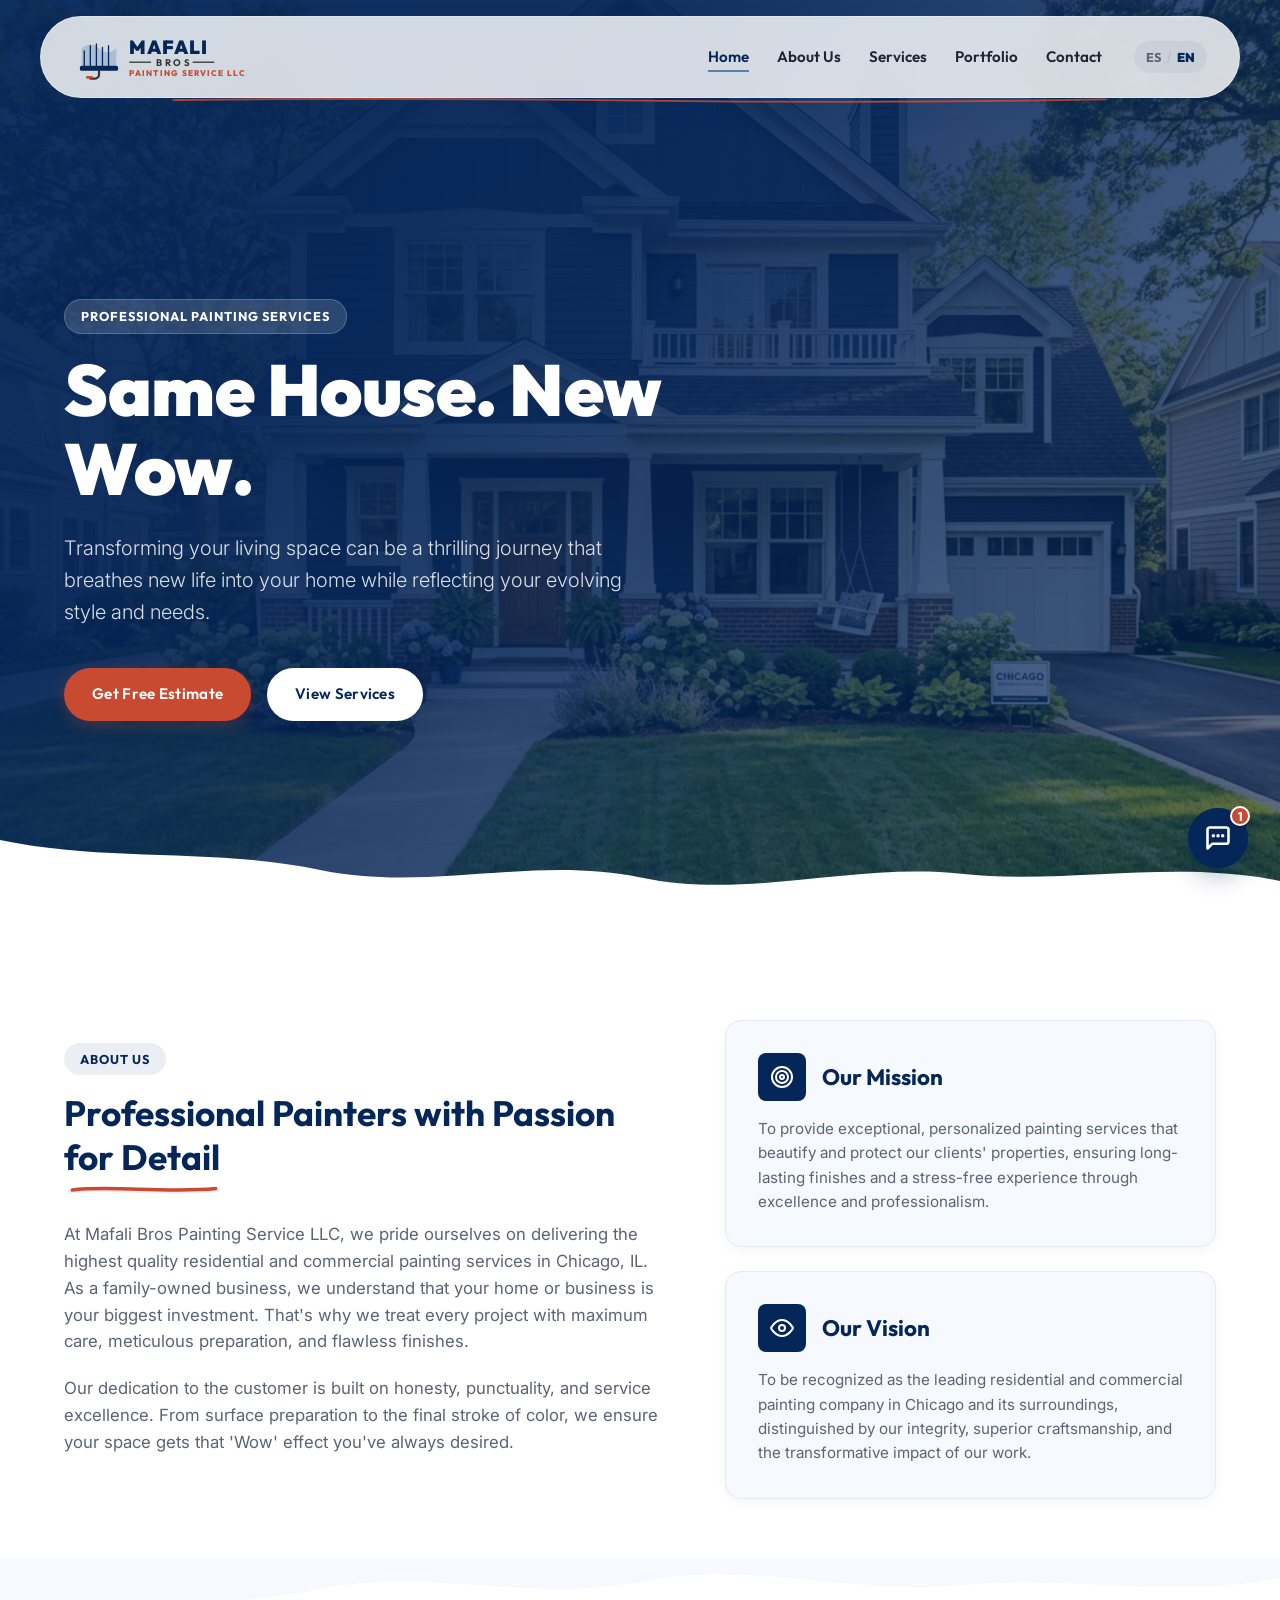
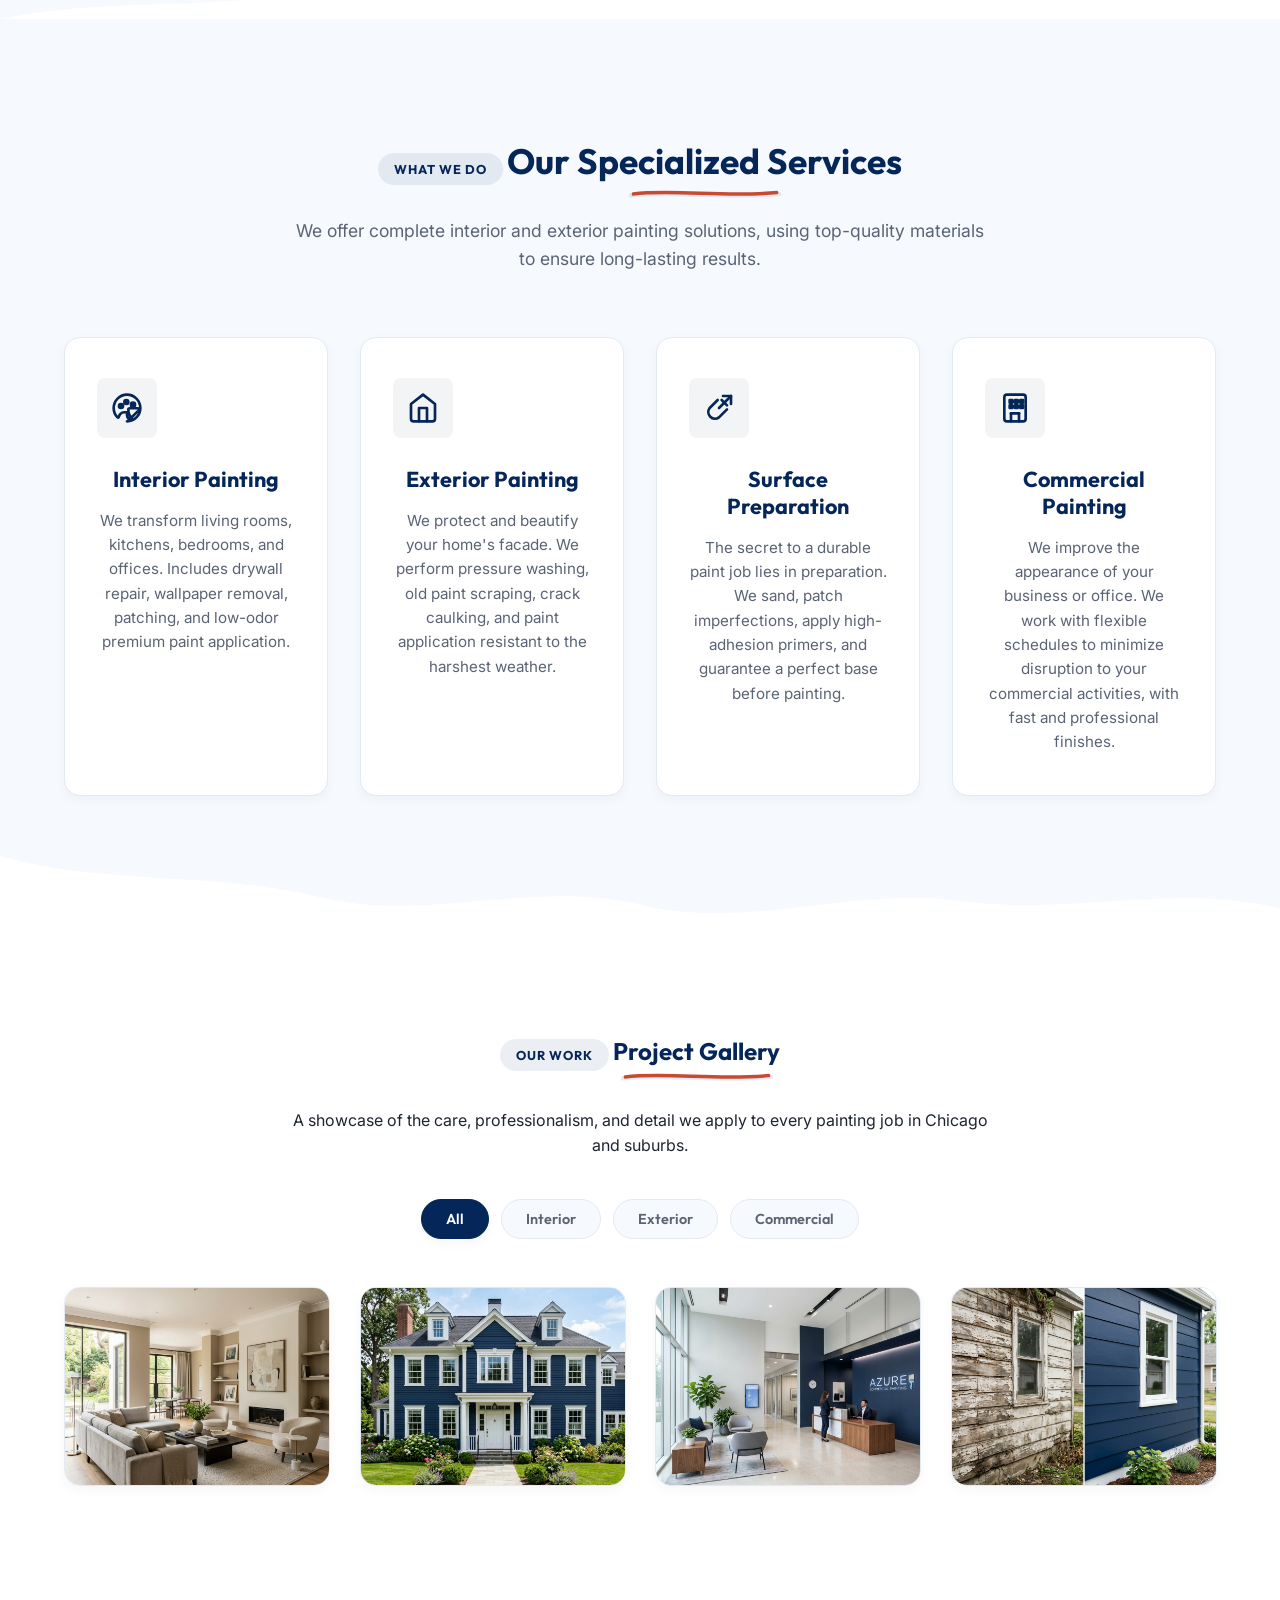
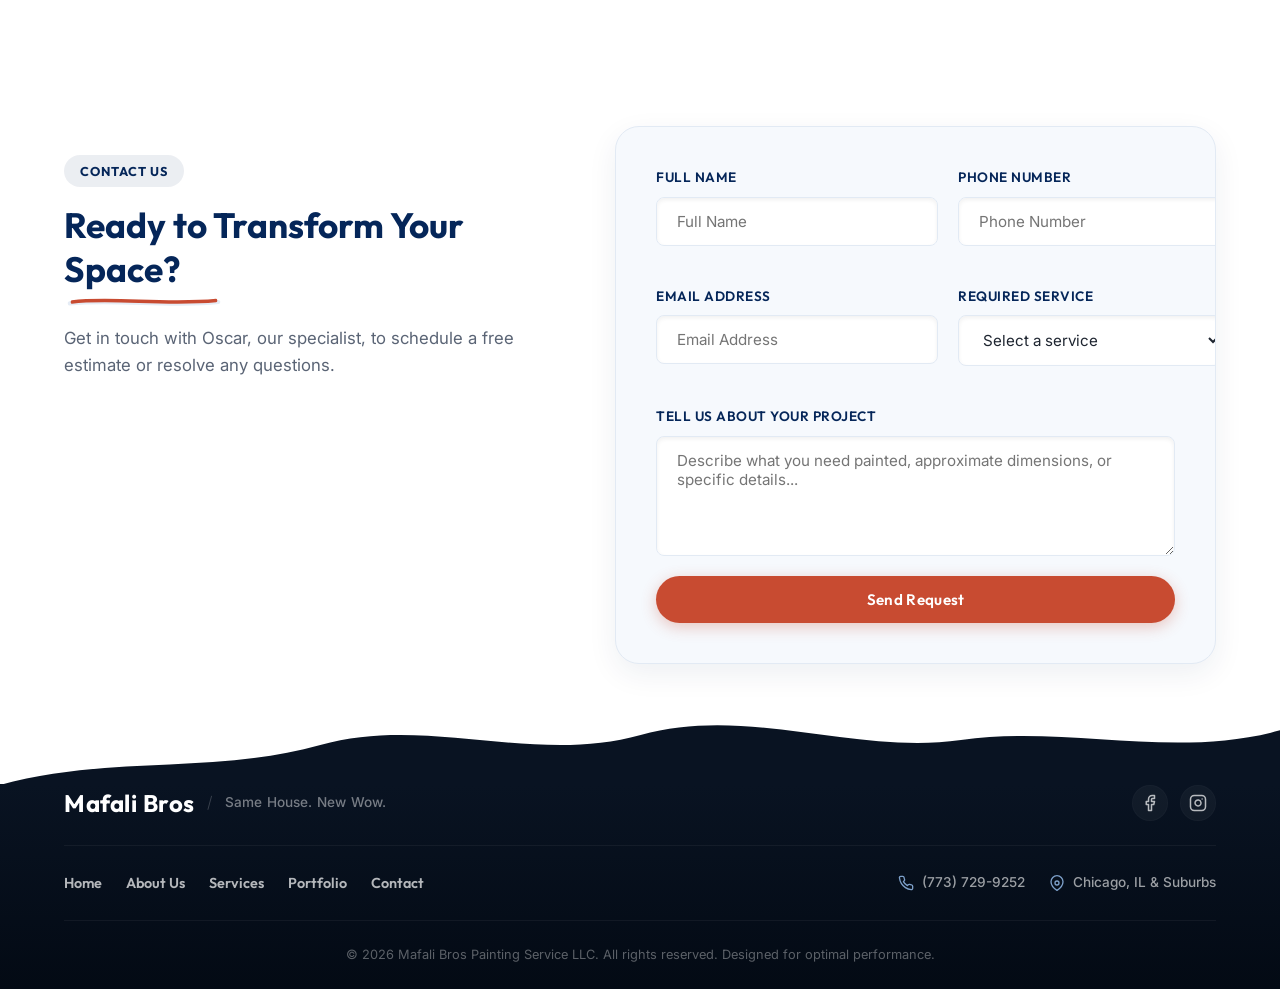
==== commit ebfde80f: "v2.0" ====
--- a/index.html
+++ b/index.html
@@ -118,16 +118,28 @@
           </div>
         </div>
       </div>
+
+      <!-- Divisor de Sección Ondulado de Pintura (De Azul Hero a Blanco Nosotros) -->
+      <div class="section-divider-brush text-bg-white" style="position: absolute; bottom: 0; left: 0; width: 100%;">
+        <svg viewBox="0 0 1440 80" preserveAspectRatio="none" xmlns="http://www.w3.org/2000/svg">
+          <path d="M0,0 C120,30 240,10 360,40 C480,70 600,20 720,50 C840,80 960,30 1080,45 C1200,60 1320,25 1440,55 L1440,80 L0,80 Z"></path>
+        </svg>
+      </div>
     </section>
 
     <!-- Sección Nosotros (Historia, Misión y Visión) -->
-    <section id="nosotros" class="about-section section-padding reveal">
+    <section id="nosotros" class="about-section section-padding reveal" style="position: relative;">
       <div class="container">
         <div class="about-grid">
           <!-- Textos e Introducción -->
           <div class="about-text">
             <span class="badge" data-i18n="about.badge">Sobre Nosotros</span>
-            <h2 data-i18n="about.title">Pintores Profesionales con Pasión por el Detalle</h2>
+            <h2 class="brush-title text-left-align" data-i18n="about.title">Pintores Profesionales con Pasión por el Detalle
+              <svg class="brush-stroke-svg" viewBox="0 0 300 20" preserveAspectRatio="none">
+                <path class="stroke-bg" d="M10,12 C100,5 200,18 290,10" fill="none" stroke="var(--secondary-light)" stroke-width="6" stroke-linecap="round"></path>
+                <path class="stroke-main" d="M15,10 C90,3 190,15 285,8" fill="none" stroke="var(--accent-color)" stroke-width="5" stroke-linecap="round"></path>
+              </svg>
+            </h2>
             <p class="about-desc" data-i18n="about.description_1">
               En Mafali Bros Painting Service LLC, nos enorgullece ofrecer servicios de pintura residencial y comercial de la más alta calidad en Chicago, IL. Como empresa familiar, entendemos que tu hogar o negocio es tu mayor inversión. Por eso, tratamos cada proyecto con el máximo cuidado, preparación meticulosa y acabados impecables.
             </p>
@@ -139,45 +151,61 @@
           <!-- Misión y Visión (Tarjetas Flotantes) -->
           <div class="mv-container">
             <!-- Tarjeta Misión -->
-            <div class="mv-card reveal">
-              <div class="mv-header">
-                <div class="mv-icon-box">
-                  <svg class="mv-icon-svg" viewBox="0 0 24 24" width="24" height="24" fill="none" stroke="currentColor" stroke-width="2" stroke-linecap="round" stroke-linejoin="round">
-                    <circle cx="12" cy="12" r="10"/><circle cx="12" cy="12" r="6"/><circle cx="12" cy="12" r="2"/>
-                  </svg>
+            <div class="mv-card reveal-roller roller-primary">
+              <div class="roller-content">
+                <div class="mv-header">
+                  <div class="mv-icon-box">
+                    <svg class="mv-icon-svg" viewBox="0 0 24 24" width="24" height="24" fill="none" stroke="currentColor" stroke-width="2" stroke-linecap="round" stroke-linejoin="round">
+                      <circle cx="12" cy="12" r="10"/><circle cx="12" cy="12" r="6"/><circle cx="12" cy="12" r="2"/>
+                    </svg>
+                  </div>
+                  <h3 data-i18n="about.mision_title">Nuestra Misión</h3>
                 </div>
-                <h3 data-i18n="about.mision_title">Nuestra Misión</h3>
+                <p data-i18n="about.mision_desc">
+                  Proporcionar servicios de pintura excepcionales y personalizados que embellezcan y protejan las propiedades de nuestros clientes, garantizando acabados duraderos y una experiencia sin estrés a través de la excelencia y el profesionalismo.
+                </p>
               </div>
-              <p data-i18n="about.mision_desc">
-                Proporcionar servicios de pintura excepcionales y personalizados que embellezcan y protejan las propiedades de nuestros clientes, garantizando acabados duraderos y una experiencia sin estrés a través de la excelencia y el profesionalismo.
-              </p>
             </div>
 
             <!-- Tarjeta Visión -->
-            <div class="mv-card reveal">
-              <div class="mv-header">
-                <div class="mv-icon-box">
-                  <svg class="mv-icon-svg" viewBox="0 0 24 24" width="24" height="24" fill="none" stroke="currentColor" stroke-width="2" stroke-linecap="round" stroke-linejoin="round">
-                    <path d="M1 12s4-8 11-8 11 8 11 8-4 8-11 8-11-8-11-8z"/><circle cx="12" cy="12" r="3"/>
-                  </svg>
+            <div class="mv-card reveal-roller roller-primary">
+              <div class="roller-content">
+                <div class="mv-header">
+                  <div class="mv-icon-box">
+                    <svg class="mv-icon-svg" viewBox="0 0 24 24" width="24" height="24" fill="none" stroke="currentColor" stroke-width="2" stroke-linecap="round" stroke-linejoin="round">
+                      <path d="M1 12s4-8 11-8 11 8 11 8-4 8-11 8-11-8-11-8z"/><circle cx="12" cy="12" r="3"/>
+                    </svg>
+                  </div>
+                  <h3 data-i18n="about.vision_title">Nuestra Visión</h3>
                 </div>
-                <h3 data-i18n="about.vision_title">Nuestra Visión</h3>
+                <p data-i18n="about.vision_desc">
+                  Ser reconocidos como la empresa de pintura residencial y comercial de referencia en Chicago y sus alrededores, destacando por nuestra integridad, calidad artesanal superior y el impacto transformador de nuestro trabajo.
+                </p>
               </div>
-              <p data-i18n="about.vision_desc">
-                Ser reconocidos como la empresa de pintura residencial y comercial de referencia en Chicago y sus alrededores, destacando por nuestra integridad, calidad artesanal superior y el impacto transformador de nuestro trabajo.
-              </p>
             </div>
           </div>
         </div>
       </div>
+
+      <!-- Divisor de Sección Ondulado de Pintura (De Blanco Nosotros a Gris Servicios) -->
+      <div class="section-divider-brush text-bg-light" style="position: absolute; bottom: 0; left: 0; width: 100%;">
+        <svg viewBox="0 0 1440 80" preserveAspectRatio="none" xmlns="http://www.w3.org/2000/svg">
+          <path d="M0,80 C120,50 240,70 360,40 C480,10 600,60 720,30 C840,0 960,50 1080,35 C1200,20 1320,55 1440,25 L1440,0 L0,0 Z"></path>
+        </svg>
+      </div>
     </section>
 
     <!-- Sección Servicios (Grid de Componentes Reutilizables) -->
-    <section id="servicios" class="services-section section-padding">
+    <section id="servicios" class="services-section section-padding" style="position: relative;">
       <div class="container text-center">
         <div class="services-header reveal">
           <span class="badge" data-i18n="services.badge">Qué Hacemos</span>
-          <h2 data-i18n="services.title">Nuestros Servicios Especializados</h2>
+          <h2 class="brush-title" data-i18n="services.title">Nuestros Servicios Especializados
+            <svg class="brush-stroke-svg" viewBox="0 0 300 20" preserveAspectRatio="none">
+              <path class="stroke-bg" d="M10,12 C100,5 200,18 290,10" fill="none" stroke="var(--secondary-light)" stroke-width="6" stroke-linecap="round"></path>
+              <path class="stroke-main" d="M15,10 C90,3 190,15 285,8" fill="none" stroke="var(--accent-color)" stroke-width="5" stroke-linecap="round"></path>
+            </svg>
+          </h2>
           <p data-i18n="services.subtitle">
             Ofrecemos soluciones completas de pintura para interiores y exteriores, utilizando materiales de primera calidad para garantizar resultados duraderos.
           </p>
@@ -185,6 +213,13 @@
         
         <!-- Contenedor donde se inyectan las tarjetas de servicio dinámicamente con JS -->
         <div class="services-grid"></div>
+      </div>
+
+      <!-- Divisor de Sección Ondulado de Pintura (De Gris Servicios a Blanco Portafolio) -->
+      <div class="section-divider-brush text-bg-white" style="position: absolute; bottom: 0; left: 0; width: 100%;">
+        <svg viewBox="0 0 1440 80" preserveAspectRatio="none" xmlns="http://www.w3.org/2000/svg">
+          <path d="M0,0 C120,40 240,20 360,55 C480,90 600,30 720,65 C840,100 960,40 1080,60 C1200,80 1320,35 1440,70 L1440,80 L0,80 Z"></path>
+        </svg>
       </div>
     </section>
 
@@ -193,7 +228,12 @@
       <div class="container text-center">
         <div class="portfolio-header reveal">
           <span class="badge" data-i18n="portfolio.badge">Nuestro Trabajo</span>
-          <h2 data-i18n="portfolio.title">Galería de Proyectos</h2>
+          <h2 class="brush-title" data-i18n="portfolio.title">Galería de Proyectos
+            <svg class="brush-stroke-svg" viewBox="0 0 300 20" preserveAspectRatio="none">
+              <path class="stroke-bg" d="M10,12 C100,5 200,18 290,10" fill="none" stroke="var(--secondary-light)" stroke-width="6" stroke-linecap="round"></path>
+              <path class="stroke-main" d="M15,10 C90,3 190,15 285,8" fill="none" stroke="var(--accent-color)" stroke-width="5" stroke-linecap="round"></path>
+            </svg>
+          </h2>
           <p data-i18n="portfolio.subtitle">
             Una muestra del cuidado, profesionalismo y detalle que aplicamos en cada trabajo de pintura en Chicago y suburbios.
           </p>
@@ -215,112 +255,122 @@
     </section>
 
     <!-- Sección Contacto y Formulario -->
-    <section id="contacto" class="contact-section section-padding reveal">
+    <section id="contacto" class="contact-section section-padding reveal" style="position: relative;">
       <div class="container">
         <div class="contact-grid">
           
           <!-- Datos e Información de Contacto -->
-          <div class="contact-info-panel">
-            <span class="badge" data-i18n="contact.badge">Contacto</span>
-            <h2 data-i18n="contact.title">¿Listo para Transformar tu Espacio?</h2>
-            <p class="subtitle" data-i18n="contact.subtitle">
-              Ponte en contacto con Oscar, nuestro especialista, para agendar una cotización sin compromiso o resolver cualquier duda.
-            </p>
-            
-            <ul class="contact-detail-list">
-              <!-- Teléfono -->
-              <li class="contact-detail-item reveal">
-                <div class="contact-detail-icon">
-                  <svg viewBox="0 0 24 24" width="24" height="24" fill="none" stroke="currentColor" stroke-width="2" stroke-linecap="round" stroke-linejoin="round">
-                    <path d="M22 16.92v3a2 2 0 0 1-2.18 2 19.79 19.79 0 0 1-8.63-3.07 19.5 19.5 0 0 1-6-6 19.79 19.79 0 0 1-3.07-8.67A2 2 0 0 1 4.11 2h3a2 2 0 0 1 2 1.72 12.84 12.84 0 0 0 .7 2.81 2 2 0 0 1-.45 2.11L8.09 9.91a16 16 0 0 0 6 6l1.27-1.27a2 2 0 0 1 2.11-.45 12.84 12.84 0 0 0 2.81.7A2 2 0 0 1 22 16.92z"/>
-                  </svg>
+          <div class="contact-info-panel reveal-roller roller-primary">
+            <div class="roller-content">
+              <span class="badge" data-i18n="contact.badge">Contacto</span>
+              <h2 class="brush-title text-left-align" data-i18n="contact.title">¿Listo para Transformar tu Espacio?
+                <svg class="brush-stroke-svg" viewBox="0 0 300 20" preserveAspectRatio="none">
+                  <path class="stroke-bg" d="M10,12 C100,5 200,18 290,10" fill="none" stroke="var(--secondary-light)" stroke-width="6" stroke-linecap="round"></path>
+                  <path class="stroke-main" d="M15,10 C90,3 190,15 285,8" fill="none" stroke="var(--accent-color)" stroke-width="5" stroke-linecap="round"></path>
+                </svg>
+              </h2>
+              <p class="subtitle" data-i18n="contact.subtitle">
+                Ponte en contacto con Oscar, nuestro especialista, para agendar una cotización sin compromiso o resolver cualquier duda.
+              </p>
+              
+              <ul class="contact-detail-list">
+                <!-- Teléfono -->
+                <li class="contact-detail-item reveal">
+                  <div class="contact-detail-icon">
+                    <svg viewBox="0 0 24 24" width="24" height="24" fill="none" stroke="currentColor" stroke-width="2" stroke-linecap="round" stroke-linejoin="round">
+                      <path d="M22 16.92v3a2 2 0 0 1-2.18 2 19.79 19.79 0 0 1-8.63-3.07 19.5 19.5 0 0 1-6-6 19.79 19.79 0 0 1-3.07-8.67A2 2 0 0 1 4.11 2h3a2 2 0 0 1 2 1.72 12.84 12.84 0 0 0 .7 2.81 2 2 0 0 1-.45 2.11L8.09 9.91a16 16 0 0 0 6 6l1.27-1.27a2 2 0 0 1 2.11-.45 12.84 12.84 0 0 0 2.81.7A2 2 0 0 1 22 16.92z"/>
+                    </svg>
+                  </div>
+                  <div class="contact-detail-text">
+                    <h4 data-i18n="contact.phone_label">Llamada Directa (Oscar/Especialista)</h4>
+                    <a href="tel:7737299252" class="contact-value" data-i18n="contact.phone_value">(773) 729-9252</a>
+                  </div>
+                </li>
+                
+                <!-- Horario -->
+                <li class="contact-detail-item reveal">
+                  <div class="contact-detail-icon">
+                    <svg viewBox="0 0 24 24" width="24" height="24" fill="none" stroke="currentColor" stroke-width="2" stroke-linecap="round" stroke-linejoin="round">
+                      <circle cx="12" cy="12" r="10"/><polyline points="12 6 12 12 16 14"/>
+                    </svg>
+                  </div>
+                  <div class="contact-detail-text">
+                    <h4 data-i18n="contact.schedule_label">Horario de Atención</h4>
+                    <p class="contact-value" data-i18n="contact.schedule_value">Lunes a Sábado: 8:00 AM - 6:00 PM</p>
+                  </div>
+                </li>
+
+                <!-- Cobertura -->
+                <li class="contact-detail-item reveal">
+                  <div class="contact-detail-icon">
+                    <svg viewBox="0 0 24 24" width="24" height="24" fill="none" stroke="currentColor" stroke-width="2" stroke-linecap="round" stroke-linejoin="round">
+                      <path d="M21 10c0 7-9 13-9 13s-9-6-9-13a9 9 0 0 1 18 0z"/><circle cx="12" cy="12" r="3"/>
+                    </svg>
+                  </div>
+                  <div class="contact-detail-text">
+                    <h4>Ubicación / Coverage</h4>
+                    <p class="contact-value">Chicago, IL & Suburbs</p>
+                  </div>
+                </li>
+              </ul>
+            </div>
+          </div>
+
+          <!-- Formulario de Contacto Interactivo -->
+          <div class="contact-form-card reveal-roller roller-accent">
+            <div class="roller-content">
+              <form id="contact-form" autocomplete="on">
+                <div class="form-group-grid">
+                  <!-- Nombre -->
+                  <div class="form-group">
+                    <label for="name" data-i18n="contact.form_name">Nombre Completo</label>
+                    <input type="text" id="name" name="name" required data-i18n-placeholder="contact.form_name">
+                  </div>
+                  <!-- Teléfono -->
+                  <div class="form-group">
+                    <label for="phone" data-i18n="contact.form_phone">Teléfono</label>
+                    <input type="tel" id="phone" name="phone" required data-i18n-placeholder="contact.form_phone">
+                  </div>
                 </div>
-                <div class="contact-detail-text">
-                  <h4 data-i18n="contact.phone_label">Llamada Directa (Oscar/Especialista)</h4>
-                  <a href="tel:7737299252" class="contact-value" data-i18n="contact.phone_value">(773) 729-9252</a>
+
+                <div class="form-group-grid">
+                  <!-- Correo -->
+                  <div class="form-group">
+                    <label for="email" data-i18n="contact.form_email">Correo Electrónico</label>
+                    <input type="email" id="email" name="email" required data-i18n-placeholder="contact.form_email">
+                  </div>
+                  <!-- Servicio -->
+                  <div class="form-group">
+                    <label for="service" data-i18n="contact.form_service">Servicio Requerido</label>
+                    <select id="service" name="service" required data-i18n-select="contact.form_service_options">
+                      <option value="" disabled selected data-i18n-opt-placeholder="contact.form_service_placeholder">Selecciona un servicio</option>
+                      <option value="interior">Pintura de Interiores</option>
+                      <option value="exterior">Pintura de Exteriores</option>
+                      <option value="commercial">Pintura Comercial / Otro</option>
+                    </select>
+                  </div>
                 </div>
-              </li>
-              
-              <!-- Horario -->
-              <li class="contact-detail-item reveal">
-                <div class="contact-detail-icon">
-                  <svg viewBox="0 0 24 24" width="24" height="24" fill="none" stroke="currentColor" stroke-width="2" stroke-linecap="round" stroke-linejoin="round">
-                    <circle cx="12" cy="12" r="10"/><polyline points="12 6 12 12 16 14"/>
-                  </svg>
+
+                <!-- Mensaje -->
+                <div class="form-group full-width">
+                  <label for="message" data-i18n="contact.form_message">Cuéntanos sobre tu proyecto</label>
+                  <textarea id="message" name="message" required data-i18n-placeholder="contact.form_message_placeholder"></textarea>
                 </div>
-                <div class="contact-detail-text">
-                  <h4 data-i18n="contact.schedule_label">Horario de Atención</h4>
-                  <p class="contact-value" data-i18n="contact.schedule_value">Lunes a Sábado: 8:00 AM - 6:00 PM</p>
-                </div>
-              </li>
-
-              <!-- Cobertura -->
-              <li class="contact-detail-item reveal">
-                <div class="contact-detail-icon">
-                  <svg viewBox="0 0 24 24" width="24" height="24" fill="none" stroke="currentColor" stroke-width="2" stroke-linecap="round" stroke-linejoin="round">
-                    <path d="M21 10c0 7-9 13-9 13s-9-6-9-13a9 9 0 0 1 18 0z"/><circle cx="12" cy="12" r="3"/>
-                  </svg>
-                </div>
-                <div class="contact-detail-text">
-                  <h4>Ubicación / Coverage</h4>
-                  <p class="contact-value">Chicago, IL & Suburbs</p>
-                </div>
-              </li>
-            </ul>
-          </div>
-
-          <!-- Formulario de Contacto Interactivo -->
-          <div class="contact-form-card">
-            <form id="contact-form" autocomplete="on">
-              <div class="form-group-grid">
-                <!-- Nombre -->
-                <div class="form-group">
-                  <label for="name" data-i18n="contact.form_name">Nombre Completo</label>
-                  <input type="text" id="name" name="name" required data-i18n-placeholder="contact.form_name">
-                </div>
-                <!-- Teléfono -->
-                <div class="form-group">
-                  <label for="phone" data-i18n="contact.form_phone">Teléfono</label>
-                  <input type="tel" id="phone" name="phone" required data-i18n-placeholder="contact.form_phone">
-                </div>
-              </div>
-
-              <div class="form-group-grid">
-                <!-- Correo -->
-                <div class="form-group">
-                  <label for="email" data-i18n="contact.form_email">Correo Electrónico</label>
-                  <input type="email" id="email" name="email" required data-i18n-placeholder="contact.form_email">
-                </div>
-                <!-- Servicio -->
-                <div class="form-group">
-                  <label for="service" data-i18n="contact.form_service">Servicio Requerido</label>
-                  <select id="service" name="service" required data-i18n-select="contact.form_service_options">
-                    <option value="" disabled selected data-i18n-opt-placeholder="contact.form_service_placeholder">Selecciona un servicio</option>
-                    <option value="interior">Pintura de Interiores</option>
-                    <option value="exterior">Pintura de Exteriores</option>
-                    <option value="commercial">Pintura Comercial / Otro</option>
-                  </select>
-                </div>
-              </div>
-
-              <!-- Mensaje -->
-              <div class="form-group full-width">
-                <label for="message" data-i18n="contact.form_message">Cuéntanos sobre tu proyecto</label>
-                <textarea id="message" name="message" required data-i18n-placeholder="contact.form_message_placeholder"></textarea>
-              </div>
-
-              <!-- Botón de Envío -->
-              <button type="submit" class="btn btn-primary" style="width: 100%;">
-                <span data-i18n="contact.form_submit">Enviar Solicitud</span>
-              </button>
-
-              <!-- Alerta de Respuesta del Formulario -->
-              <div id="form-alert" class="form-alert"></div>
-            </form>
-          </div>
-
-        </div>
-      </div>
+
+                <!-- Botón de Envío -->
+                <button type="submit" class="btn btn-primary" style="width: 100%;">
+                  <span data-i18n="contact.form_submit">Enviar Solicitud</span>
+                </button>
+
+                <!-- Alerta de Respuesta del Formulario -->
+                <div id="form-alert" class="form-alert"></div>
+              </form>
+            </div>
+          </div>
+
+        </div>
+      </div>
+
     </section>
 
   </main>
@@ -333,12 +383,14 @@
 
   <!-- Template Reutilizable para Tarjetas de Servicio -->
   <template id="service-card-template">
-    <div class="service-card reveal">
-      <div class="service-icon-wrapper">
-        <!-- Icono SVG inyectado con JavaScript -->
-      </div>
-      <h3 class="service-title"></h3>
-      <p class="service-desc"></p>
+    <div class="service-card reveal-roller roller-accent">
+      <div class="roller-content">
+        <div class="service-icon-wrapper">
+          <!-- Icono SVG inyectado con JavaScript -->
+        </div>
+        <h3 class="service-title"></h3>
+        <p class="service-desc"></p>
+      </div>
     </div>
   </template>
 
@@ -358,14 +410,16 @@
 
   <!-- Template Reutilizable para Tarjetas de Portafolio -->
   <template id="portfolio-card-template">
-    <div class="portfolio-item reveal" data-category="">
-      <div class="portfolio-img-wrapper">
-        <img class="portfolio-img" src="" alt="" loading="lazy" width="400" height="300">
-        <!-- Overlay de Información en Hover -->
-        <div class="portfolio-overlay-info">
-          <span class="portfolio-item-category"></span>
-          <h3 class="portfolio-item-title"></h3>
-          <span class="portfolio-zoom-icon">🔍</span>
+    <div class="portfolio-item reveal-roller roller-primary" data-category="">
+      <div class="roller-content" style="width:100%; height:100%;">
+        <div class="portfolio-img-wrapper">
+          <img class="portfolio-img" src="" alt="" loading="lazy" width="400" height="300">
+          <!-- Overlay de Información en Hover -->
+          <div class="portfolio-overlay-info">
+            <span class="portfolio-item-category"></span>
+            <h3 class="portfolio-item-title"></h3>
+            <span class="portfolio-zoom-icon">🔍</span>
+          </div>
         </div>
       </div>
     </div>
--- a/styles.css
+++ b/styles.css
@@ -123,7 +123,7 @@
   font-weight: 600;
   border-radius: var(--border-radius-pill);
   cursor: pointer;
-  transition: var(--transition-smooth);
+  transition: color 0.4s cubic-bezier(0.25, 1, 0.5, 1), transform 0.3s ease, box-shadow 0.3s ease;
   font-size: 0.95rem;
   letter-spacing: 0.3px;
   position: relative;
@@ -131,28 +131,58 @@
   z-index: 1;
 }
 
+/* Pseudo-elemento de brochazo de pintura */
+.btn::before {
+  content: '';
+  position: absolute;
+  top: 0;
+  left: -20px;
+  width: 0;
+  height: 100%;
+  z-index: -1;
+  transform: skewX(-20deg);
+  transform-origin: left;
+  transition: width 0.5s cubic-bezier(0.77, 0, 0.175, 1);
+}
+
 .btn-primary {
   background-color: var(--accent-color);
   color: var(--text-light);
   box-shadow: 0 4px 15px rgba(var(--accent-rgb), 0.3);
 }
 
+.btn-primary::before {
+  background-color: var(--primary-color);
+}
+
 .btn-primary:hover {
-  background-color: var(--accent-hover);
-  box-shadow: 0 6px 20px rgba(var(--accent-rgb), 0.4);
-  transform: translateY(-2px);
+  color: var(--text-light);
+  box-shadow: 0 6px 20px rgba(var(--primary-rgb), 0.4);
+  transform: translateY(-3px);
+}
+
+.btn-primary:hover::before {
+  width: calc(100% + 40px);
 }
 
 .btn-secondary {
   background-color: transparent;
   color: var(--primary-color);
-  border: 2px stroke var(--primary-color);
   border: 2px solid var(--primary-color);
 }
 
+.btn-secondary::before {
+  background-color: var(--primary-color);
+}
+
 .btn-secondary:hover {
-  background-color: rgba(var(--primary-rgb), 0.05);
-  transform: translateY(-2px);
+  color: var(--text-light);
+  transform: translateY(-3px);
+  box-shadow: 0 6px 20px rgba(var(--primary-rgb), 0.3);
+}
+
+.btn-secondary:hover::before {
+  width: calc(100% + 40px);
 }
 
 .btn-light {
@@ -161,10 +191,18 @@
   box-shadow: var(--shadow-md);
 }
 
+.btn-light::before {
+  background-color: var(--accent-color);
+}
+
 .btn-light:hover {
-  background-color: var(--bg-light);
-  transform: translateY(-2px);
-  box-shadow: var(--shadow-lg);
+  color: var(--text-light);
+  transform: translateY(-3px);
+  box-shadow: 0 6px 20px rgba(var(--accent-rgb), 0.4);
+}
+
+.btn-light:hover::before {
+  width: calc(100% + 40px);
 }
 
 /* Etiquetas (Badges) */
@@ -192,19 +230,55 @@
   width: 100%;
   z-index: 1000;
   transition: var(--transition-smooth);
-}
-
-.navbar-placeholder-div {
-  background-color: rgba(255, 255, 255, 0.8);
-  backdrop-filter: blur(12px);
-  -webkit-backdrop-filter: blur(12px);
-  border-bottom: 1px solid rgba(255, 255, 255, 0.2);
+  padding: 16px 24px;
+  display: flex;
+  justify-content: center;
+  pointer-events: none; /* Permite clicks en el fondo fuera de la barra */
+}
+
+.navbar-inner {
+  background-color: rgba(255, 255, 255, 0.82);
+  backdrop-filter: blur(16px);
+  -webkit-backdrop-filter: blur(16px);
+  border-radius: var(--border-radius-pill);
+  box-shadow: var(--shadow-md);
+  border: 1px solid rgba(255, 255, 255, 0.35);
+  width: 100%;
+  max-width: 1200px;
+  transition: var(--transition-smooth);
+  position: relative;
+  pointer-events: auto; /* Reactiva los clicks dentro de la barra */
+}
+
+/* Trazo de pincelada decorativo debajo de la navbar flotante */
+.navbar-inner::after {
+  content: '';
+  position: absolute;
+  bottom: -6px;
+  left: 10%;
+  width: 80%;
+  height: 6px;
+  background-image: url("data:image/svg+xml,%3Csvg xmlns='http://www.w3.org/2000/svg' viewBox='0 0 300 10' preserveAspectRatio='none'%3E%3Cpath d='M5,5 Q75,1 150,6 T295,4' fill='none' stroke='%23C84B31' stroke-width='3' stroke-linecap='round'/%3E%3C/svg%3E");
+  background-size: 100% 100%;
+  background-repeat: no-repeat;
+  opacity: 0.85;
+  z-index: -1;
+  transition: var(--transition-smooth);
 }
 
 header.scrolled {
+  padding: 10px 24px;
+}
+
+header.scrolled .navbar-inner {
   background-color: rgba(255, 255, 255, 0.95);
-  box-shadow: var(--shadow-sm);
-  border-bottom: 1px solid var(--border-color);
+  box-shadow: var(--shadow-lg);
+  border-color: var(--border-color);
+}
+
+header.scrolled .navbar-inner::after {
+  background-image: url("data:image/svg+xml,%3Csvg xmlns='http://www.w3.org/2000/svg' viewBox='0 0 300 10' preserveAspectRatio='none'%3E%3Cpath d='M5,5 Q75,1 150,6 T295,4' fill='none' stroke='%23052659' stroke-width='3' stroke-linecap='round'/%3E%3C/svg%3E"); /* Pincelada cambia a azul primario en scroll */
+  opacity: 0.6;
 }
 
 header.scrolled .nav-container {
@@ -216,8 +290,7 @@
   display: flex;
   align-items: center;
   justify-content: space-between;
-  padding-top: 18px;
-  padding-bottom: 18px;
+  padding: 14px 32px;
   transition: var(--transition-smooth);
 }
 
@@ -345,6 +418,24 @@
 
 /* Media Query Menú Móvil */
 @media (max-width: 1023px) {
+  header {
+    padding: 8px 12px;
+  }
+  
+  .navbar-inner {
+    border-radius: var(--border-radius-md);
+  }
+
+  .navbar-inner::after {
+    left: 5%;
+    width: 90%;
+    bottom: -5px;
+  }
+
+  .nav-container {
+    padding: 10px 20px;
+  }
+
   .nav-toggle {
     display: flex;
   }
@@ -855,8 +946,30 @@
 footer {
   background: linear-gradient(180deg, #091322 0%, #030a14 100%);
   color: rgba(255, 255, 255, 0.65);
-  padding: 48px 0 24px 0;
-  border-top: 1px solid rgba(255, 255, 255, 0.05);
+  padding: 24px 0 24px 0;
+  border-top: none;
+  position: relative;
+}
+
+/* Divisor Ondulado Superior del Footer */
+.footer-divider-wave {
+  width: 100%;
+  line-height: 0;
+  overflow: hidden;
+  margin-top: -103px; /* Sube la onda para solapar la sección anterior y eliminar bordes rectos */
+  position: relative;
+  z-index: 5;
+  pointer-events: none;
+}
+
+.footer-divider-wave svg {
+  display: block;
+  width: calc(100% + 1.3px);
+  height: 80px;
+}
+
+.footer-divider-wave svg path {
+  fill: #091322;
 }
 
 /* Fila Superior: Marca y Redes */
@@ -1659,10 +1772,207 @@
 .reveal {
   opacity: 0;
   transform: translateY(30px);
-  transition: opacity 0.8s ease, transform 0.8s ease;
+  transition: opacity 0.8s cubic-bezier(0.25, 1, 0.5, 1), transform 0.8s cubic-bezier(0.25, 1, 0.5, 1);
 }
 
 .reveal.active {
   opacity: 1;
   transform: translateY(0);
 }
+
+/* ==========================================================================
+   Efecto Rodillo de Pintura (Paint Roller Reveal)
+   ========================================================================== */
+.reveal-roller {
+  position: relative;
+  overflow: hidden;
+}
+
+/* El contenido interno está oculto inicialmente y aparece en el medio de la pasada */
+.reveal-roller .roller-content {
+  opacity: 0;
+  transition: opacity 0.1s ease 0.4s;
+}
+
+.reveal-roller.active .roller-content {
+  opacity: 1;
+}
+
+/* Pseudo-elemento de rodillo que barre verticalmente */
+.reveal-roller::before {
+  content: '';
+  position: absolute;
+  top: 0;
+  left: 0;
+  width: 100%;
+  height: 100%;
+  background-color: var(--secondary-light); /* Color rodillo por defecto */
+  z-index: 10;
+  transform: scaleY(0);
+  transform-origin: top;
+}
+
+.reveal-roller.roller-accent::before {
+  background-color: var(--accent-color);
+}
+
+.reveal-roller.roller-primary::before {
+  background-color: var(--primary-color);
+}
+
+/* Animación del barrido de pintura */
+.reveal-roller.active::before {
+  animation: rollerPaint 0.85s cubic-bezier(0.77, 0, 0.175, 1) forwards;
+}
+
+@keyframes rollerPaint {
+  0% {
+    transform: scaleY(0);
+    transform-origin: top;
+  }
+  49% {
+    transform: scaleY(1);
+    transform-origin: top;
+  }
+  50% {
+    transform: scaleY(1);
+    transform-origin: bottom;
+  }
+  100% {
+    transform: scaleY(0);
+    transform-origin: bottom;
+  }
+}
+
+/* ==========================================================================
+   Subrayados Vectoriales de Brochazo (Brush Stroke Underline)
+   ========================================================================== */
+.brush-title {
+  position: relative;
+  display: inline-block;
+  padding-bottom: 18px !important;
+  margin-bottom: 24px;
+}
+
+.brush-stroke-svg {
+  position: absolute;
+  bottom: 0;
+  left: 50%;
+  transform: translateX(-50%);
+  width: 160px;
+  height: 14px;
+  overflow: visible;
+  pointer-events: none;
+}
+
+/* En alineación a la izquierda (como en Nosotros o Contacto) */
+.text-left-align .brush-stroke-svg {
+  left: 0;
+  transform: none;
+}
+
+.brush-stroke-svg path.stroke-bg {
+  stroke-dasharray: 400;
+  stroke-dashoffset: 400;
+  transition: stroke-dashoffset 1s cubic-bezier(0.4, 0, 0.2, 1);
+  opacity: 0.2;
+}
+
+.brush-stroke-svg path.stroke-main {
+  stroke-dasharray: 400;
+  stroke-dashoffset: 400;
+  transition: stroke-dashoffset 1.2s cubic-bezier(0.25, 1, 0.5, 1) 0.15s;
+}
+
+/* Cuando se activa el contenedor reveal o el título directo */
+.active .brush-stroke-svg path.stroke-bg,
+.reveal.active .brush-stroke-svg path.stroke-bg,
+.brush-title.active .brush-stroke-svg path.stroke-bg {
+  stroke-dashoffset: 0;
+}
+
+.active .brush-stroke-svg path.stroke-main,
+.reveal.active .brush-stroke-svg path.stroke-main,
+.brush-title.active .brush-stroke-svg path.stroke-main {
+  stroke-dashoffset: 0;
+}
+
+/* ==========================================================================
+   Divisores de Sección Artísticos (Brush / Paint Wave Dividers)
+   ========================================================================== */
+.section-divider-brush {
+  position: relative;
+  width: 100%;
+  line-height: 0;
+  overflow: hidden;
+  z-index: 5;
+  background-color: transparent;
+}
+
+.section-divider-brush svg {
+  position: relative;
+  display: block;
+  width: calc(100% + 1.3px);
+  height: 60px;
+}
+
+/* Ajustes de color para fondos */
+.section-divider-brush.text-bg-light svg path {
+  fill: var(--bg-light);
+}
+
+.section-divider-brush.text-bg-white svg path {
+  fill: var(--bg-white);
+}
+
+.section-divider-brush.text-primary svg path {
+  fill: var(--primary-color);
+}
+
+@media (max-width: 767px) {
+  .section-divider-brush svg {
+    height: 35px;
+  }
+}
+
+/* Interacciones visuales refinadas para tarjetas */
+.service-card {
+  transition: transform 0.4s cubic-bezier(0.25, 1, 0.5, 1), 
+              box-shadow 0.4s cubic-bezier(0.25, 1, 0.5, 1),
+              border-color 0.4s cubic-bezier(0.25, 1, 0.5, 1) !important;
+}
+
+.service-card::after {
+  content: '';
+  position: absolute;
+  bottom: 0;
+  left: 0;
+  width: 100%;
+  height: 4px;
+  background-color: var(--accent-color);
+  transform: scaleX(0);
+  transform-origin: left;
+  transition: transform 0.4s cubic-bezier(0.25, 1, 0.5, 1);
+}
+
+.service-card:hover {
+  transform: translateY(-8px) scale(1.02) !important;
+  border-color: rgba(var(--accent-rgb), 0.3) !important;
+}
+
+.service-card:hover::after {
+  transform: scaleX(1);
+}
+
+.portfolio-item {
+  transition: transform 0.5s cubic-bezier(0.25, 1, 0.5, 1),
+              box-shadow 0.5s cubic-bezier(0.25, 1, 0.5, 1),
+              border-color 0.5s cubic-bezier(0.25, 1, 0.5, 1) !important;
+}
+
+.portfolio-item:hover {
+  transform: scale(1.03) rotate(0.5deg) !important;
+  box-shadow: var(--shadow-lg) !important;
+  border-color: rgba(var(--secondary-rgb), 0.3) !important;
+}
+
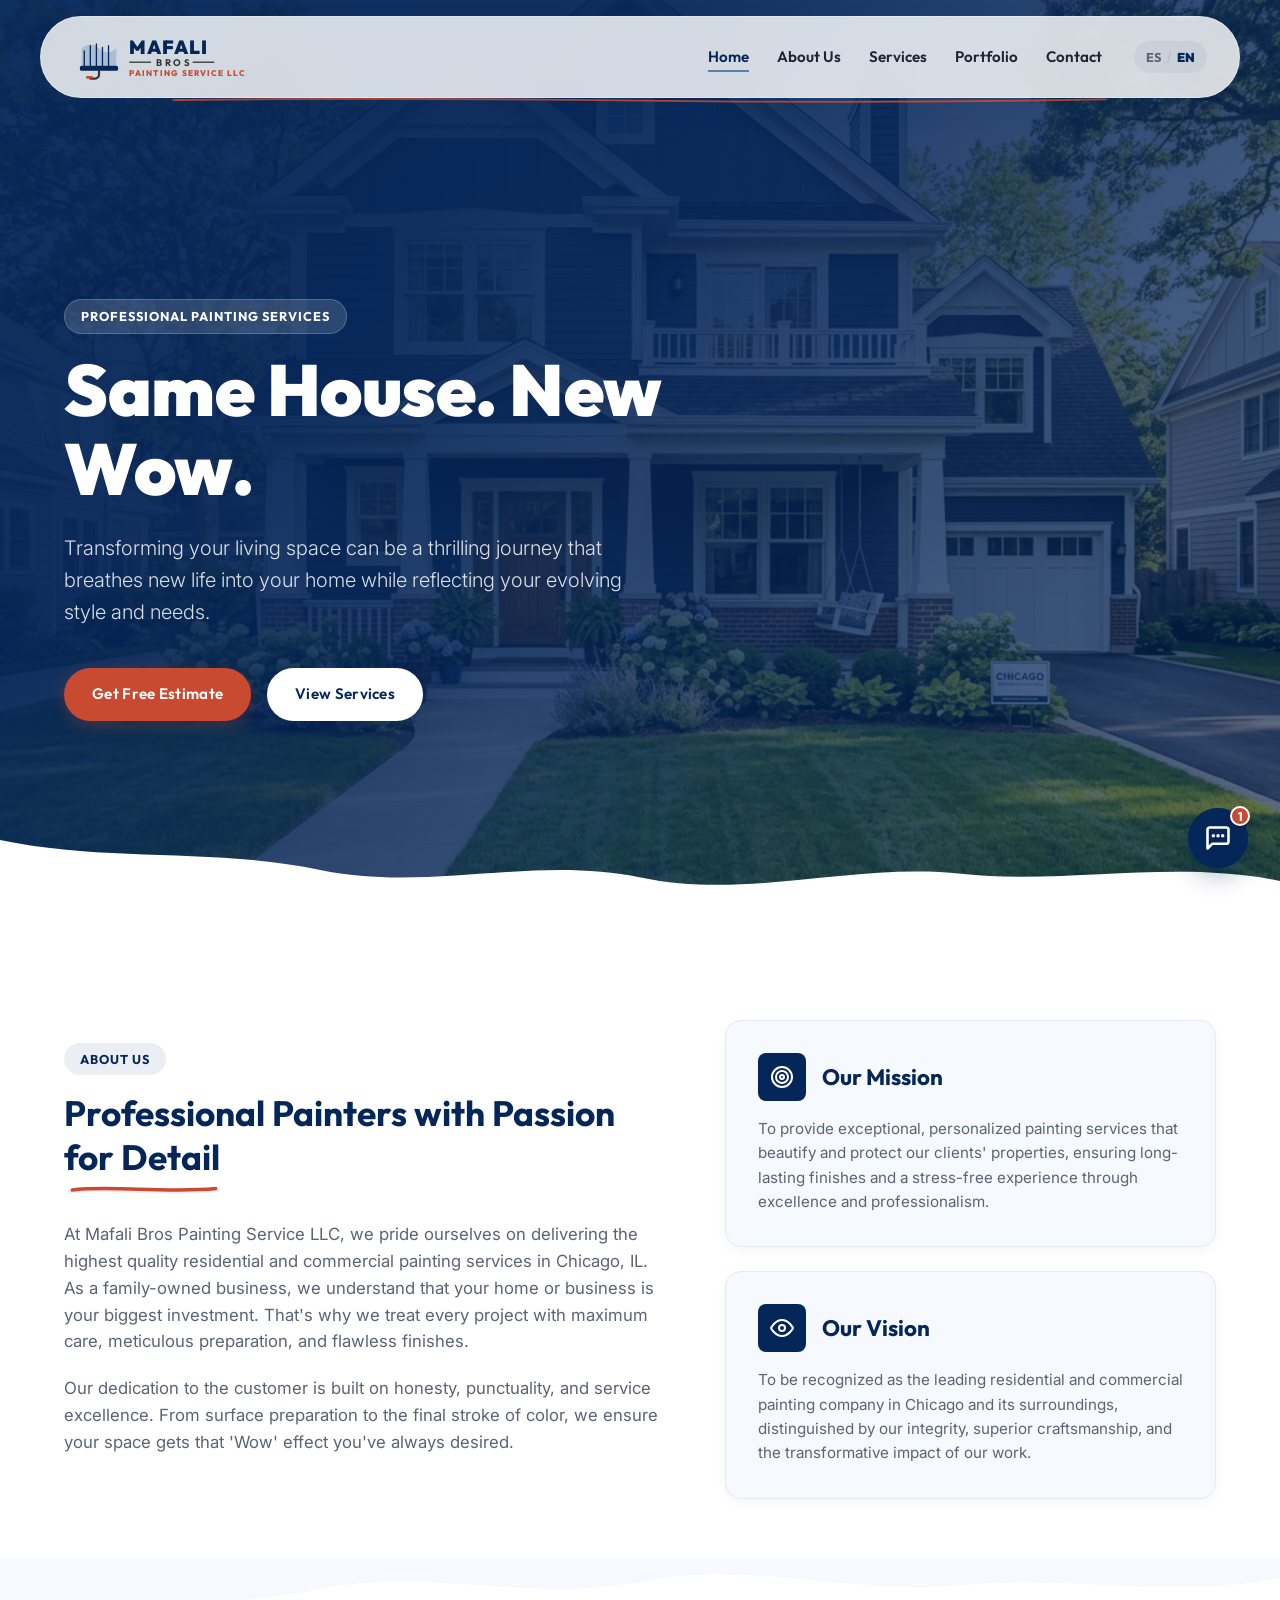
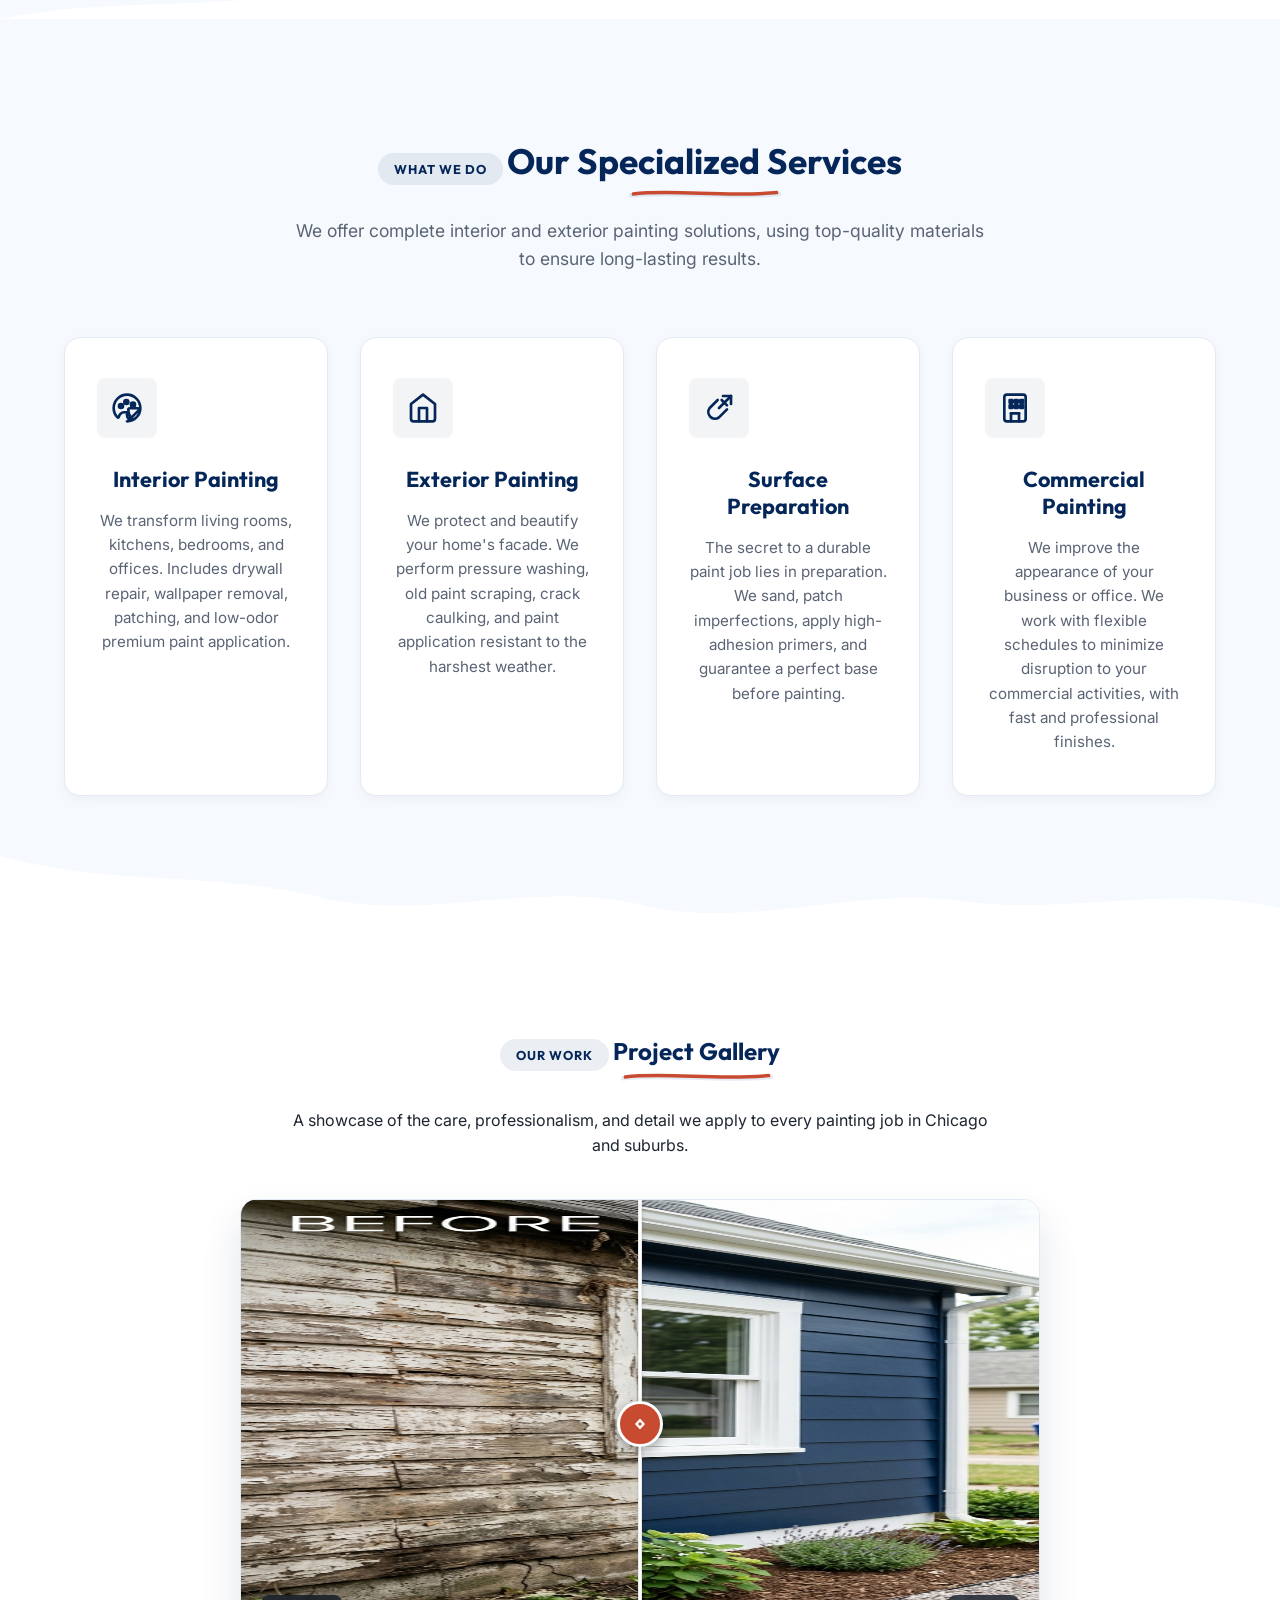
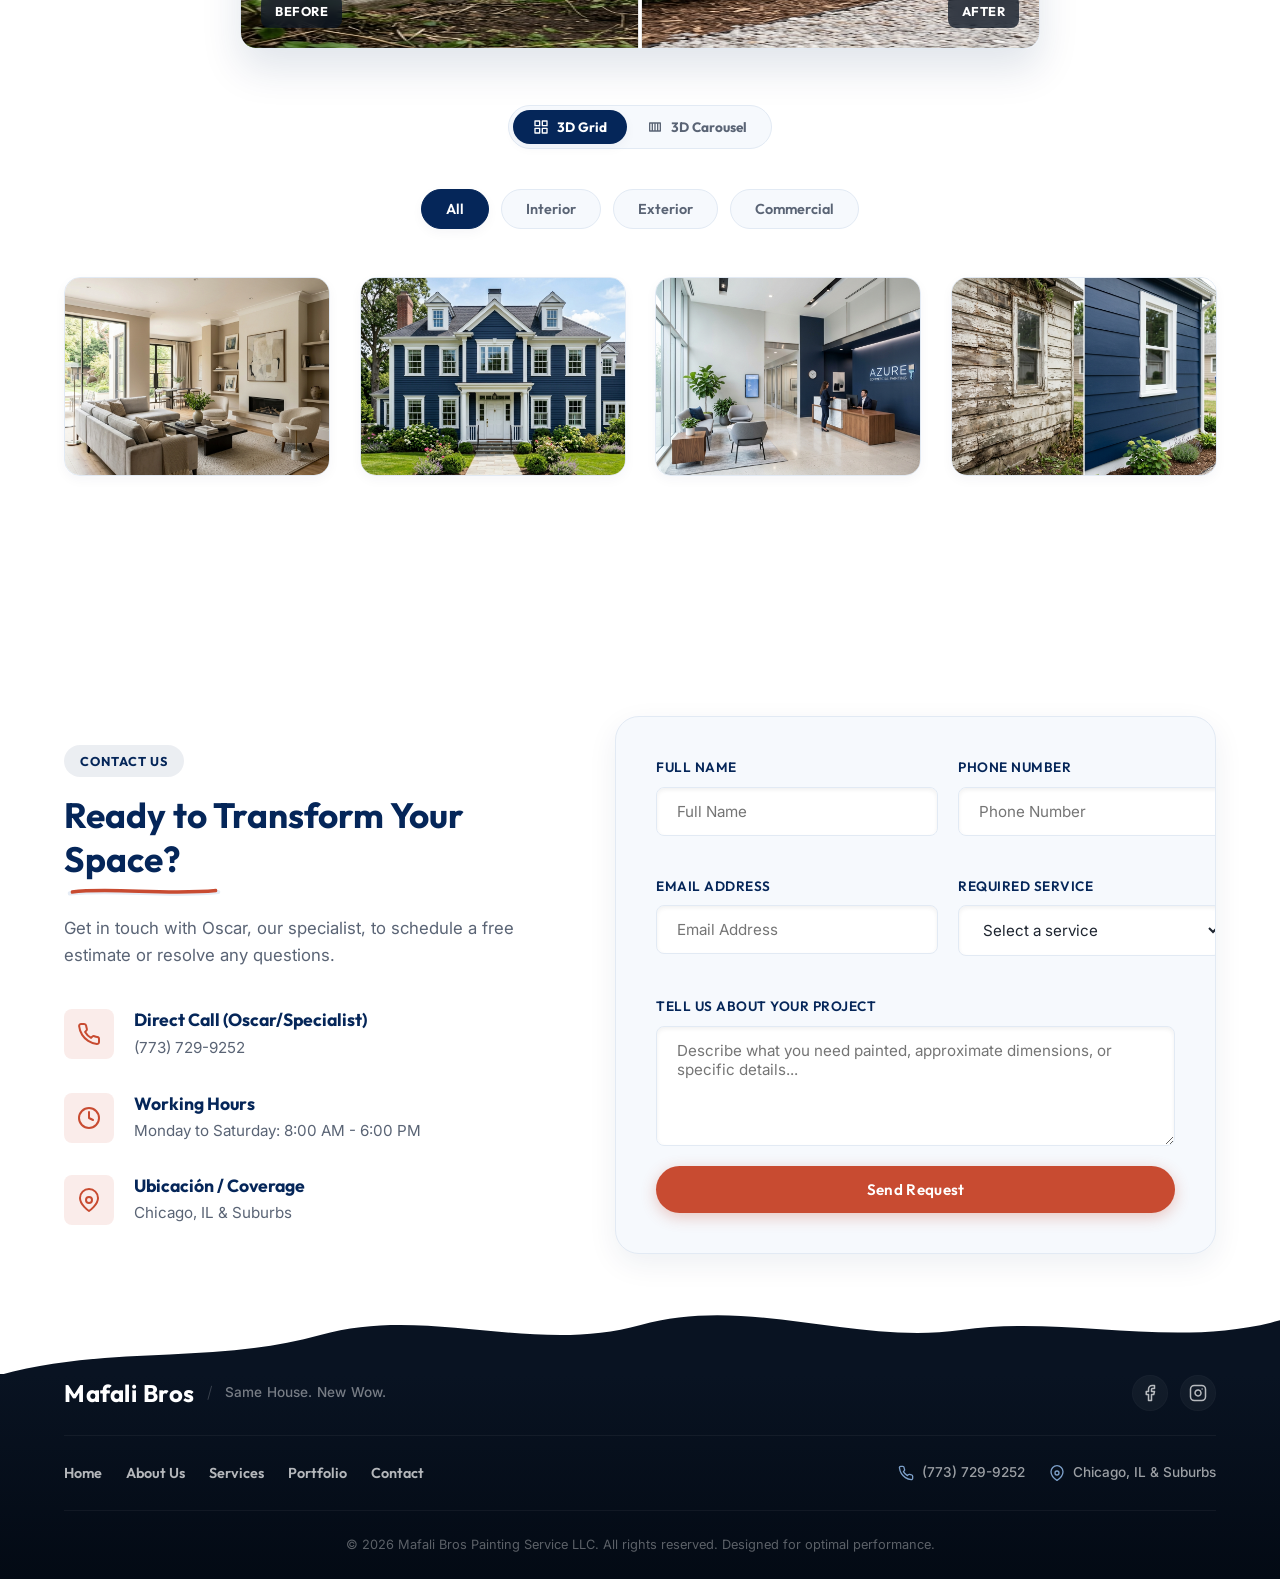
==== commit ff351ad2: "v3.0" ====
--- a/index.html
+++ b/index.html
@@ -239,7 +239,47 @@
           </p>
         </div>
 
-        <!-- Botones de Filtrado de Categoría -->
+        <!-- Widget Deslizador Antes y Después Interactivo (Opción 1 - Rodillo de Pintura) -->
+        <div class="before-after-container reveal" id="before-after-container">
+          <div class="before-after-slider" id="before-after-slider">
+            <!-- Imagen del Después (Fondo) -->
+            <div class="slider-img img-after" style="background-image: url('assets/before_after_painting.png');"></div>
+            <!-- Imagen del Antes (Capa Superior Recortada) -->
+            <div class="slider-img img-before" style="background-image: url('assets/before_after_painting.png');"></div>
+            
+            <!-- Barra divisora y tirador -->
+            <div class="slider-handle" id="slider-handle">
+              <div class="handle-line"></div>
+              <div class="handle-button">
+                <svg viewBox="0 0 24 24" width="22" height="22" fill="none" stroke="currentColor" stroke-width="2.5" stroke-linecap="round" stroke-linejoin="round">
+                  <polyline points="12 8 8 12 12 16"/><polyline points="12 16 16 12 12 8"/>
+                </svg>
+              </div>
+              <div class="handle-line"></div>
+            </div>
+            
+            <!-- Control de rango deslizador invisible encima para interacción fluida -->
+            <input type="range" min="0" max="100" value="50" class="slider-range-input" id="slider-range-input" aria-label="Deslizador Antes y Después">
+
+            <!-- Etiquetas de Idioma -->
+            <span class="slider-label label-before" data-i18n="portfolio.before">Antes</span>
+            <span class="slider-label label-after" data-i18n="portfolio.after">Después</span>
+          </div>
+        </div>
+
+        <!-- Selector de Modo de Visualización del Portafolio (Wow-Factor) -->
+        <div class="portfolio-mode-selector reveal">
+          <button class="mode-btn active" data-mode="grid" aria-label="Vista Grilla Interactiva 3D">
+            <svg viewBox="0 0 24 24" width="16" height="16" fill="none" stroke="currentColor" stroke-width="2" stroke-linecap="round" stroke-linejoin="round"><rect x="3" y="3" width="7" height="7"/><rect x="14" y="3" width="7" height="7"/><rect x="14" y="14" width="7" height="7"/><rect x="3" y="14" width="7" height="7"/></svg>
+            <span data-i18n="portfolio.modes.grid">Grilla 3D</span>
+          </button>
+          <button class="mode-btn" data-mode="carousel" aria-label="Vista Carrusel 3D Muestrario">
+            <svg viewBox="0 0 24 24" width="16" height="16" fill="none" stroke="currentColor" stroke-width="2" stroke-linecap="round" stroke-linejoin="round"><path d="M4 18h16V6H4v12z M12 6v12 M8 6v12 M16 6v12"/></svg>
+            <span data-i18n="portfolio.modes.carousel">Carrusel 3D</span>
+          </button>
+        </div>
+
+        <!-- Botones de Filtrado de Categoría (Para la vista de portafolio activa) -->
         <div class="portfolio-filters reveal" id="portfolio-filters">
           <button class="filter-btn active" data-filter="all" data-i18n="portfolio.categories.all">Todos</button>
           <button class="filter-btn" data-filter="interior" data-i18n="portfolio.categories.interior">Interiores</button>
@@ -247,9 +287,18 @@
           <button class="filter-btn" data-filter="commercial" data-i18n="portfolio.categories.commercial">Comerciales</button>
         </div>
 
-        <!-- Contenedor de la Galería -->
+        <!-- Contenedor de la Galería (Modo Grilla 3D) -->
         <div class="portfolio-grid" id="portfolio-grid">
           <!-- Tarjetas del portafolio inyectadas por JS -->
+        </div>
+
+        <!-- Contenedor del Carrusel 3D (Modo Carrusel Coverflow) -->
+        <div class="portfolio-carousel-3d" id="portfolio-carousel-3d">
+          <button class="carousel-nav-btn carousel-prev-btn" id="carousel-prev" aria-label="Proyecto anterior">‹</button>
+          <div class="carousel-inner-3d" id="carousel-inner-3d" style="position:relative; width:100%; height:100%; display:flex; align-items:center; justify-content:center; transform-style:preserve-3d;">
+            <!-- Tarjetas 3D inyectadas por JS -->
+          </div>
+          <button class="carousel-nav-btn carousel-next-btn" id="carousel-next" aria-label="Siguiente proyecto">›</button>
         </div>
       </div>
     </section>
--- a/styles.css
+++ b/styles.css
@@ -1976,3 +1976,297 @@
   border-color: rgba(var(--secondary-rgb), 0.3) !important;
 }
 
+/* ==========================================================================
+   Efectos de Brillo Dinámico (3D Tilt Glare Overlay)
+   ========================================================================== */
+.glare-overlay {
+  position: absolute;
+  top: 0;
+  left: 0;
+  width: 100%;
+  height: 100%;
+  background: radial-gradient(circle at 50% 50%, rgba(255, 255, 255, 0) 0%, rgba(255, 255, 255, 0) 100%);
+  pointer-events: none;
+  z-index: 5;
+  mix-blend-mode: overlay;
+  transition: background 0.1s ease;
+  border-radius: inherit;
+}
+
+/* ==========================================================================
+   Selector de Modos del Portafolio
+   ========================================================================== */
+.portfolio-mode-selector {
+  display: inline-flex;
+  background-color: var(--bg-light);
+  border: 1px solid var(--border-color);
+  padding: 4px;
+  border-radius: var(--border-radius-pill);
+  margin-bottom: 40px;
+}
+
+.mode-btn {
+  display: inline-flex;
+  align-items: center;
+  gap: 8px;
+  padding: 8px 20px;
+  border-radius: var(--border-radius-pill);
+  font-family: var(--font-headings);
+  font-weight: 700;
+  font-size: 0.85rem;
+  color: var(--text-muted);
+  cursor: pointer;
+  transition: var(--transition-smooth);
+}
+
+.mode-btn svg {
+  stroke: currentColor;
+}
+
+.mode-btn:hover {
+  color: var(--primary-color);
+}
+
+.mode-btn.active {
+  background-color: var(--primary-color);
+  color: var(--text-light);
+  box-shadow: var(--shadow-sm);
+}
+
+/* ==========================================================================
+   Widget Deslizador Antes/Después Interactivo (Paint Roller Before/After Slider)
+   ========================================================================== */
+.before-after-container {
+  width: 100%;
+  max-width: 800px;
+  margin: 0 auto 56px auto;
+  border-radius: var(--border-radius-md);
+  overflow: hidden;
+  box-shadow: var(--shadow-lg);
+  border: 1px solid var(--border-color);
+  position: relative;
+  aspect-ratio: 16 / 9;
+}
+
+.before-after-slider {
+  width: 100%;
+  height: 100%;
+  position: relative;
+  user-select: none;
+  --clip-percent: 50%;
+  --handle-left: 50%;
+}
+
+.slider-img {
+  width: 100%;
+  height: 100%;
+  position: absolute;
+  top: 0;
+  left: 0;
+  background-repeat: no-repeat;
+  background-size: 200% 100%;
+  pointer-events: none;
+}
+
+.img-before {
+  background-position: left center;
+  clip-path: inset(0 var(--clip-percent) 0 0);
+  z-index: 2;
+}
+
+.img-after {
+  background-position: right center;
+  z-index: 1;
+}
+
+.slider-handle {
+  position: absolute;
+  top: 0;
+  left: var(--handle-left);
+  width: 4px;
+  height: 100%;
+  background-color: var(--text-light);
+  transform: translateX(-50%);
+  z-index: 3;
+  display: flex;
+  flex-direction: column;
+  align-items: center;
+  justify-content: space-between;
+  cursor: ew-resize;
+  pointer-events: none;
+}
+
+.handle-line {
+  width: 2px;
+  flex-grow: 1;
+  background-color: rgba(255, 255, 255, 0.75);
+  box-shadow: 0 0 4px rgba(0,0,0,0.3);
+}
+
+.handle-button {
+  width: 46px;
+  height: 46px;
+  border-radius: 50%;
+  background-color: var(--accent-color);
+  color: var(--text-light);
+  display: flex;
+  align-items: center;
+  justify-content: center;
+  box-shadow: 0 4px 12px rgba(0,0,0,0.35);
+  border: 3px solid var(--text-light);
+  transition: transform 0.2s ease, background-color 0.2s ease;
+}
+
+.before-after-container:hover .handle-button {
+  transform: scale(1.1);
+  background-color: var(--accent-hover);
+}
+
+.slider-range-input {
+  position: absolute;
+  top: 0;
+  left: 0;
+  width: 100%;
+  height: 100%;
+  opacity: 0;
+  cursor: ew-resize;
+  z-index: 4;
+  margin: 0;
+}
+
+.slider-label {
+  position: absolute;
+  bottom: 20px;
+  background-color: rgba(9, 19, 34, 0.75);
+  color: var(--text-light);
+  padding: 6px 14px;
+  border-radius: var(--border-radius-sm);
+  font-family: var(--font-headings);
+  font-size: 0.8rem;
+  font-weight: 700;
+  text-transform: uppercase;
+  letter-spacing: 0.5px;
+  backdrop-filter: blur(4px);
+  -webkit-backdrop-filter: blur(4px);
+  z-index: 3;
+  pointer-events: none;
+}
+
+.label-before {
+  left: 20px;
+}
+
+.label-after {
+  right: 20px;
+}
+
+@media (max-width: 576px) {
+  .before-after-container {
+    aspect-ratio: 4 / 3;
+  }
+  .slider-img {
+    background-size: cover; /* Ajuste adaptado para relaciones de aspecto móvil */
+  }
+  .slider-label {
+    bottom: 12px;
+    padding: 4px 10px;
+    font-size: 0.7rem;
+  }
+  .label-before { left: 12px; }
+  .label-after { right: 12px; }
+}
+
+/* ==========================================================================
+   Carrusel 3D Coverflow (Muestrario Giratorio de Pinturas)
+   ========================================================================== */
+.portfolio-carousel-3d {
+  position: relative;
+  width: 100%;
+  max-width: 900px;
+  height: 440px;
+  margin: 0 auto;
+  perspective: 1200px;
+  transform-style: preserve-3d;
+  display: none; /* Se maneja en JS */
+  align-items: center;
+  justify-content: center;
+}
+
+.portfolio-carousel-3d.active {
+  display: flex;
+}
+
+.carousel-item-3d {
+  position: absolute;
+  width: 320px;
+  height: 240px;
+  transition: transform 0.6s cubic-bezier(0.25, 1, 0.5, 1), opacity 0.6s ease;
+  cursor: pointer;
+  transform-style: preserve-3d;
+  z-index: 1;
+  opacity: 0;
+  pointer-events: none;
+}
+
+.carousel-item-3d.visible {
+  opacity: 1;
+  pointer-events: auto;
+}
+
+.carousel-item-3d .portfolio-item {
+  width: 100%;
+  height: 100%;
+  margin: 0;
+  box-shadow: var(--shadow-md);
+  border: 1px solid var(--border-color);
+  background-color: var(--bg-white);
+}
+
+.carousel-item-3d.active-item .portfolio-item {
+  box-shadow: var(--shadow-lg);
+  border-color: var(--secondary-light);
+}
+
+.carousel-nav-btn {
+  position: absolute;
+  top: 50%;
+  transform: translateY(-50%);
+  width: 48px;
+  height: 48px;
+  border-radius: 50%;
+  background-color: var(--bg-white);
+  color: var(--primary-color);
+  box-shadow: var(--shadow-md);
+  display: flex;
+  align-items: center;
+  justify-content: center;
+  z-index: 10;
+  cursor: pointer;
+  transition: var(--transition-smooth);
+  border: 1px solid var(--border-color);
+  font-size: 1.5rem;
+  font-weight: bold;
+}
+
+.carousel-nav-btn:hover {
+  background-color: var(--primary-color);
+  color: var(--text-light);
+  box-shadow: var(--shadow-lg);
+  transform: translateY(-50%) scale(1.1);
+}
+
+.carousel-prev-btn { left: -10px; }
+.carousel-next-btn { right: -10px; }
+
+@media (max-width: 768px) {
+  .portfolio-carousel-3d {
+    height: 360px;
+  }
+  .carousel-item-3d {
+    width: 260px;
+    height: 195px;
+  }
+  .carousel-prev-btn { left: 10px; }
+  .carousel-next-btn { right: 10px; }
+}
+
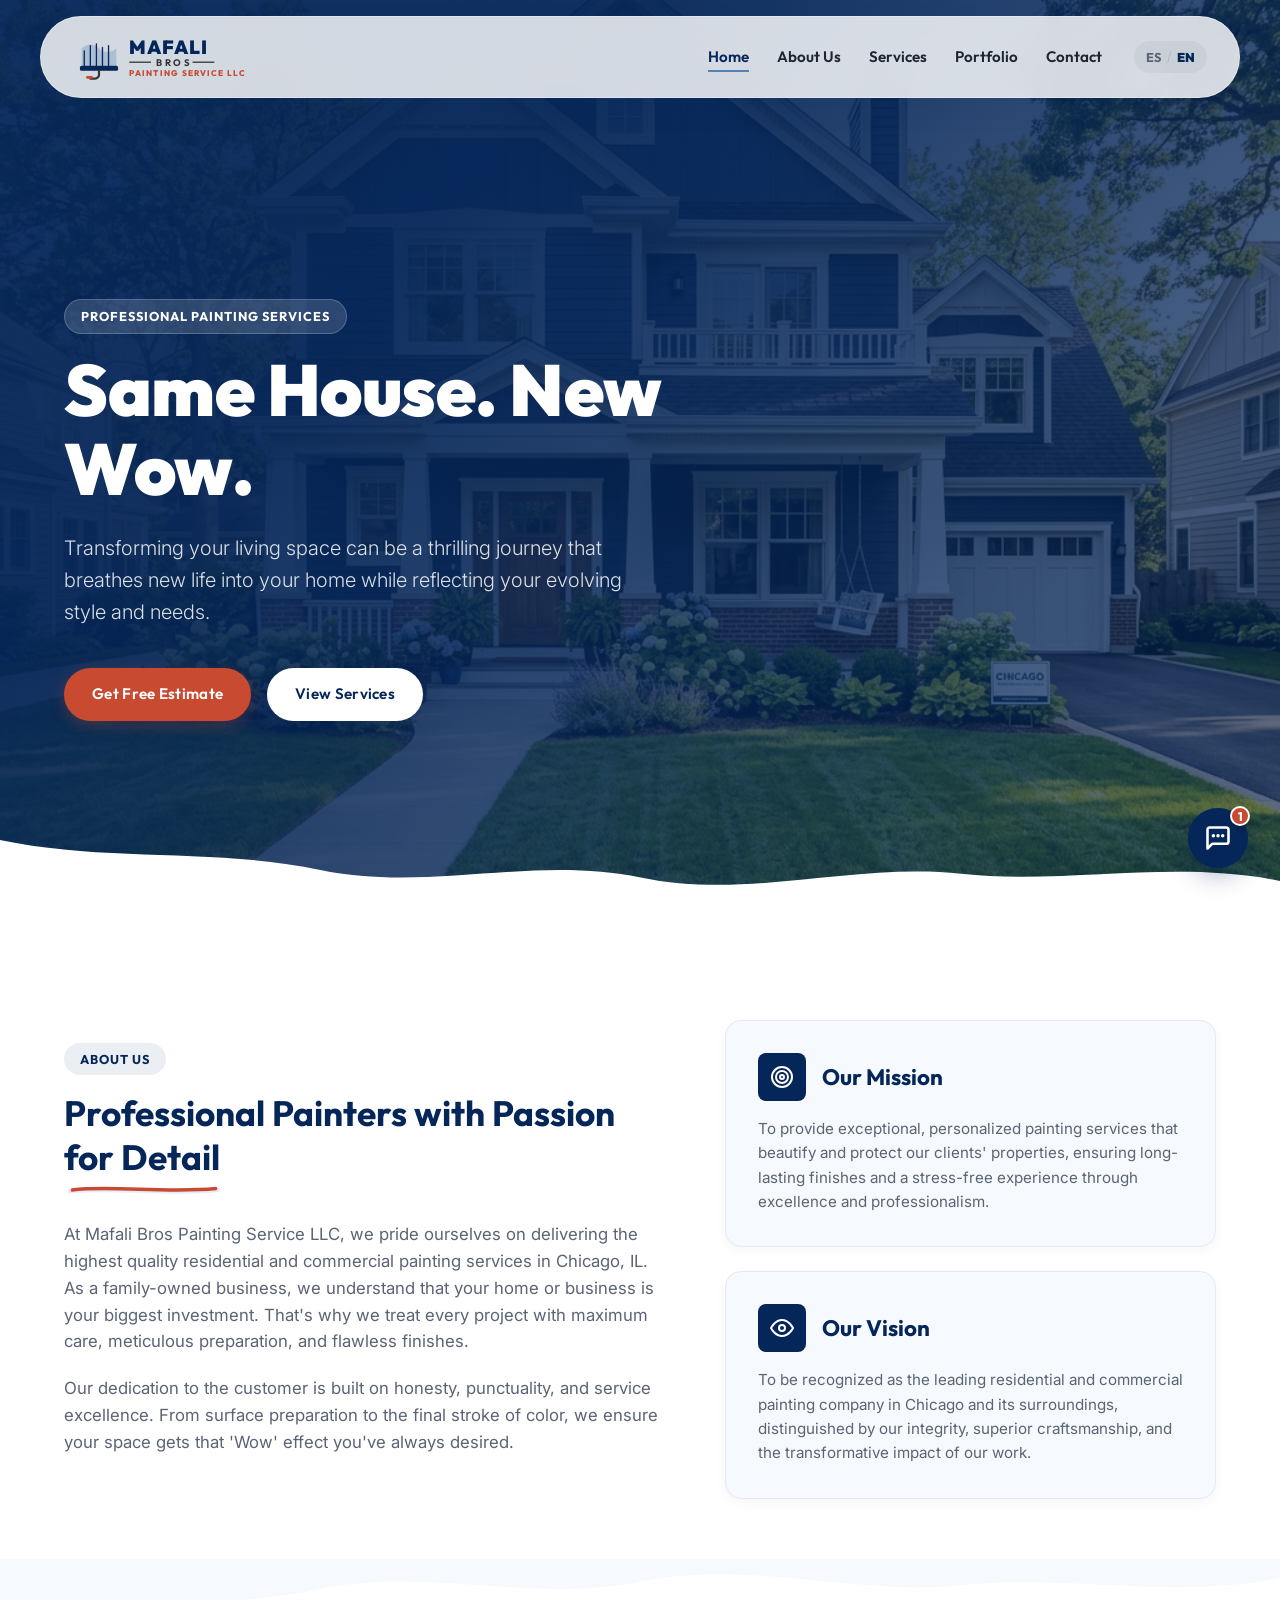
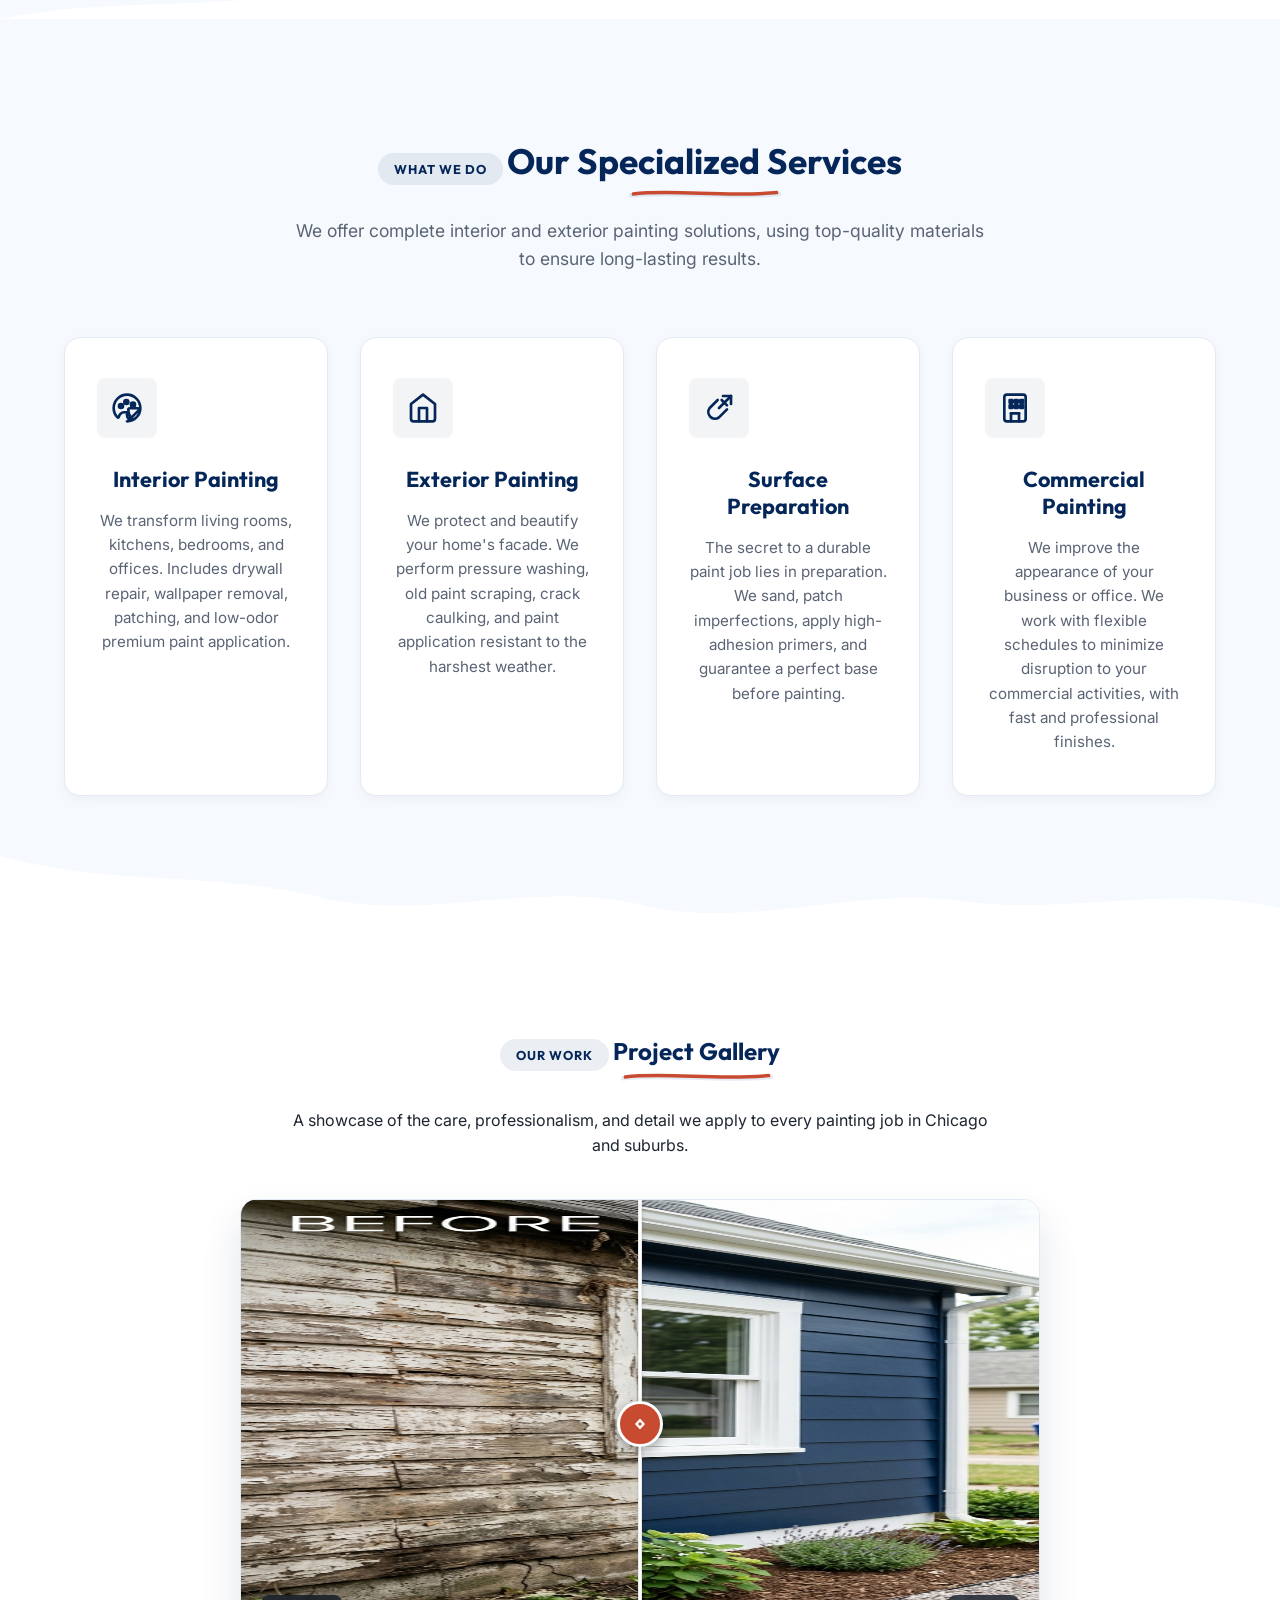
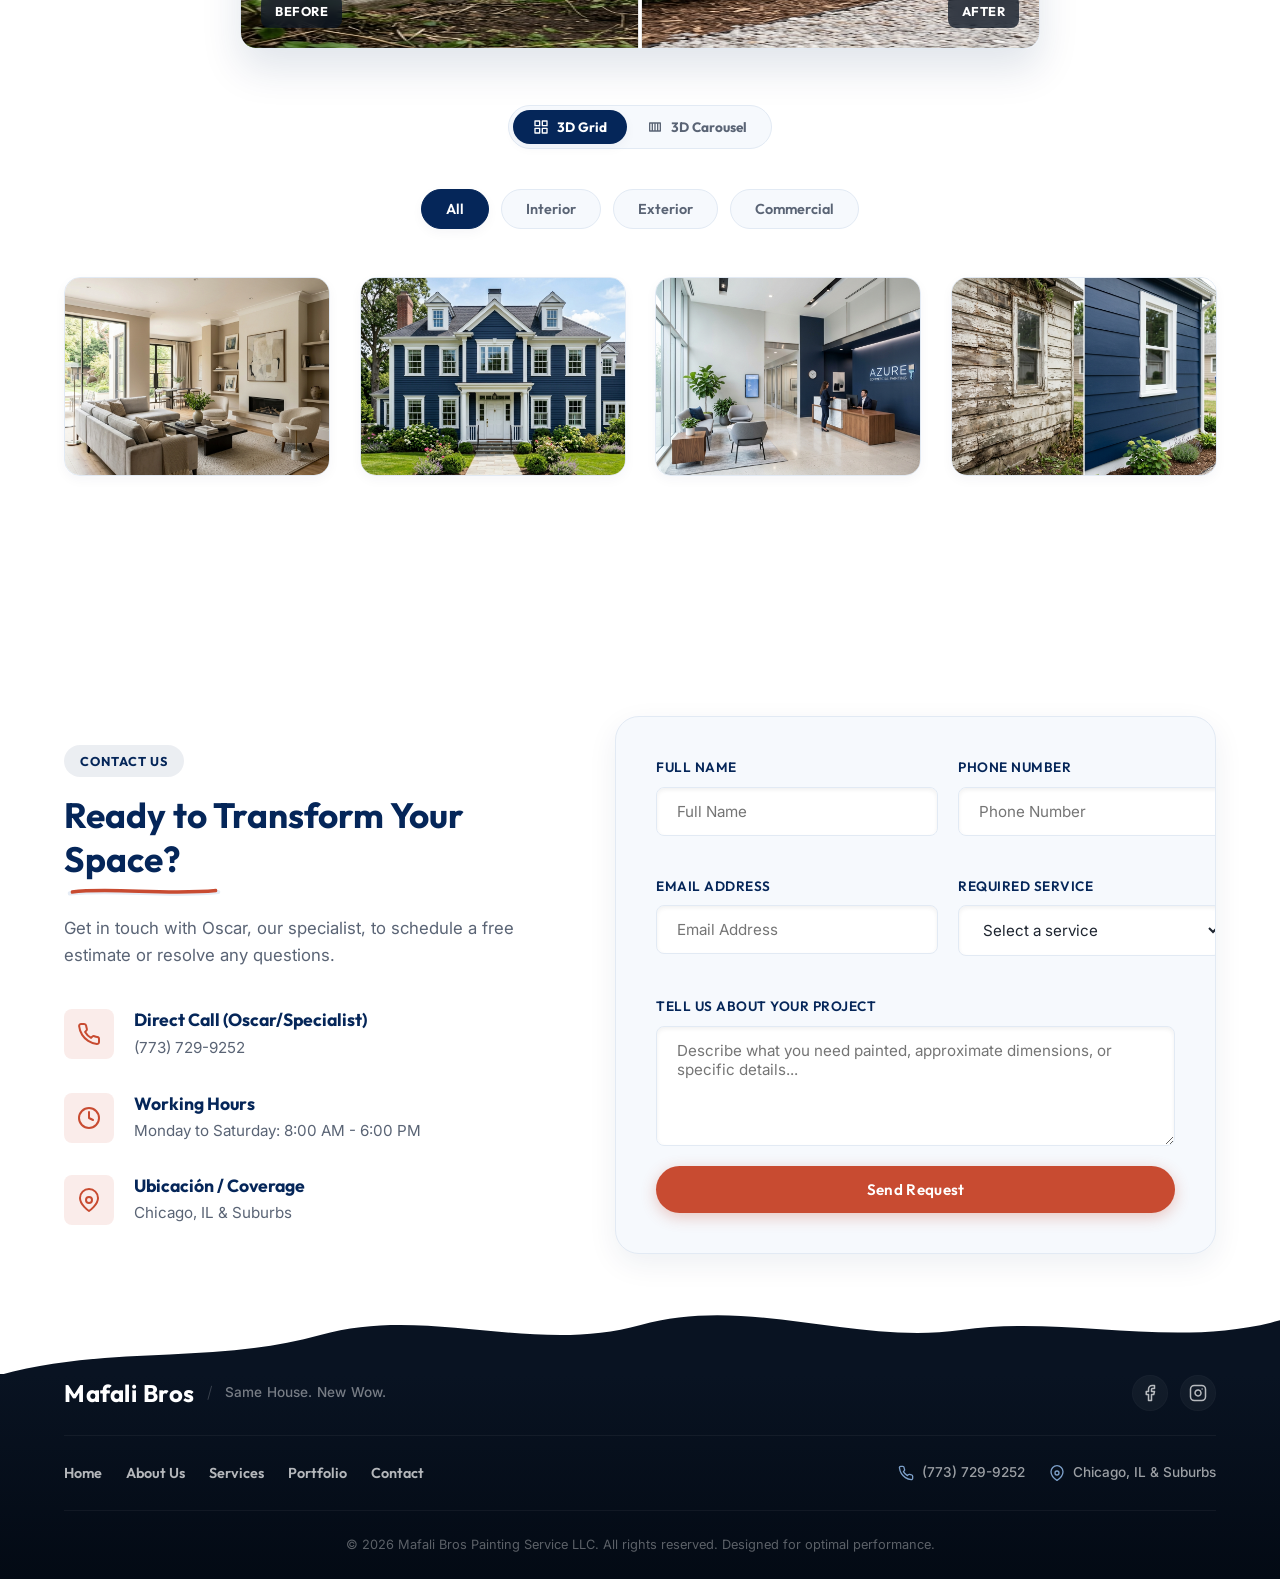
==== commit e507bc92: "v4" ====
--- a/index.html
+++ b/index.html
@@ -36,6 +36,9 @@
 
   <!-- Vinculación del CSS Unificado -->
   <link rel="stylesheet" href="styles.css">
+
+  <!-- Favicon del Sitio -->
+  <link rel="icon" type="image/png" href="assets/favicon.png">
 
   <!-- Datos Estructurados Schema.org JSON-LD (Impulso Masivo al SEO Local) -->
   <script type="application/ld+json">
@@ -258,8 +261,7 @@
               <div class="handle-line"></div>
             </div>
             
-            <!-- Control de rango deslizador invisible encima para interacción fluida -->
-            <input type="range" min="0" max="100" value="50" class="slider-range-input" id="slider-range-input" aria-label="Deslizador Antes y Después">
+
 
             <!-- Etiquetas de Idioma -->
             <span class="slider-label label-before" data-i18n="portfolio.before">Antes</span>
--- a/styles.css
+++ b/styles.css
@@ -250,18 +250,18 @@
   pointer-events: auto; /* Reactiva los clicks dentro de la barra */
 }
 
-/* Trazo de pincelada decorativo debajo de la navbar flotante */
+/* Trazo decorativo de onda de pintura fluida debajo de la navbar flotante */
 .navbar-inner::after {
   content: '';
   position: absolute;
-  bottom: -6px;
-  left: 10%;
-  width: 80%;
-  height: 6px;
-  background-image: url("data:image/svg+xml,%3Csvg xmlns='http://www.w3.org/2000/svg' viewBox='0 0 300 10' preserveAspectRatio='none'%3E%3Cpath d='M5,5 Q75,1 150,6 T295,4' fill='none' stroke='%23C84B31' stroke-width='3' stroke-linecap='round'/%3E%3C/svg%3E");
+  bottom: -14px;
+  left: 0;
+  width: 100%;
+  height: 15px;
+  background-image: url("data:image/svg+xml,%3Csvg xmlns='http://www.w3.org/2000/svg' viewBox='0 0 1440 40' preserveAspectRatio='none' xmlns='http://www.w3.org/2000/svg'%3E%3Cpath d='M0,0 C120,20 240,5 360,25 C480,45 600,10 720,30 C840,50 960,15 1080,25 C1200,35 1320,10 1440,20 L1440,0 L0,0 Z' fill='%23C84B31'/%3E%3C/svg%3E");
   background-size: 100% 100%;
   background-repeat: no-repeat;
-  opacity: 0.85;
+  opacity: 0.95;
   z-index: -1;
   transition: var(--transition-smooth);
 }
@@ -277,8 +277,8 @@
 }
 
 header.scrolled .navbar-inner::after {
-  background-image: url("data:image/svg+xml,%3Csvg xmlns='http://www.w3.org/2000/svg' viewBox='0 0 300 10' preserveAspectRatio='none'%3E%3Cpath d='M5,5 Q75,1 150,6 T295,4' fill='none' stroke='%23052659' stroke-width='3' stroke-linecap='round'/%3E%3C/svg%3E"); /* Pincelada cambia a azul primario en scroll */
-  opacity: 0.6;
+  background-image: url("data:image/svg+xml,%3Csvg xmlns='http://www.w3.org/2000/svg' viewBox='0 0 1440 40' preserveAspectRatio='none' xmlns='http://www.w3.org/2000/svg'%3E%3Cpath d='M0,0 C120,20 240,5 360,25 C480,45 600,10 720,30 C840,50 960,15 1080,25 C1200,35 1320,10 1440,20 L1440,0 L0,0 Z' fill='%23052659'/%3E%3C/svg%3E"); /* Onda de pintura cambia a azul primario en scroll */
+  opacity: 0.9;
 }
 
 header.scrolled .nav-container {
@@ -427,9 +427,10 @@
   }
 
   .navbar-inner::after {
-    left: 5%;
-    width: 90%;
-    bottom: -5px;
+    left: 0;
+    width: 100%;
+    bottom: -10px;
+    height: 11px;
   }
 
   .nav-container {
@@ -2046,6 +2047,9 @@
   border: 1px solid var(--border-color);
   position: relative;
   aspect-ratio: 16 / 9;
+  touch-action: none; /* Desactiva scroll nativo y zoom sobre esta caja */
+  user-select: none;
+  -webkit-user-drag: none;
 }
 
 .before-after-slider {
@@ -2165,7 +2169,7 @@
     aspect-ratio: 4 / 3;
   }
   .slider-img {
-    background-size: cover; /* Ajuste adaptado para relaciones de aspecto móvil */
+    /* Sin background-size: cover — se hereda 200% 100% del estilo base */
   }
   .slider-label {
     bottom: 12px;
@@ -2174,6 +2178,40 @@
   }
   .label-before { left: 12px; }
   .label-after { right: 12px; }
+
+  /* Ajustes del selector de modos para móviles (evitar desborde lateral) */
+  .portfolio-mode-selector {
+    margin-bottom: 24px;
+    padding: 3px;
+  }
+  .mode-btn {
+    padding: 6px 12px;
+    font-size: 0.75rem;
+    gap: 4px;
+  }
+  .mode-btn svg {
+    width: 14px;
+    height: 14px;
+  }
+
+  /* Ajustes del widget flotante de WhatsApp en móviles */
+  .whatsapp-chatbot-widget {
+    bottom: 16px;
+    right: 16px;
+  }
+  .whatsapp-btn-float {
+    width: 50px;
+    height: 50px;
+  }
+  .whatsapp-btn-float svg {
+    width: 24px;
+    height: 24px;
+  }
+  .whatsapp-chat-window {
+    bottom: 70px;
+    right: 0;
+    max-width: calc(100vw - 32px);
+  }
 }
 
 /* ==========================================================================
